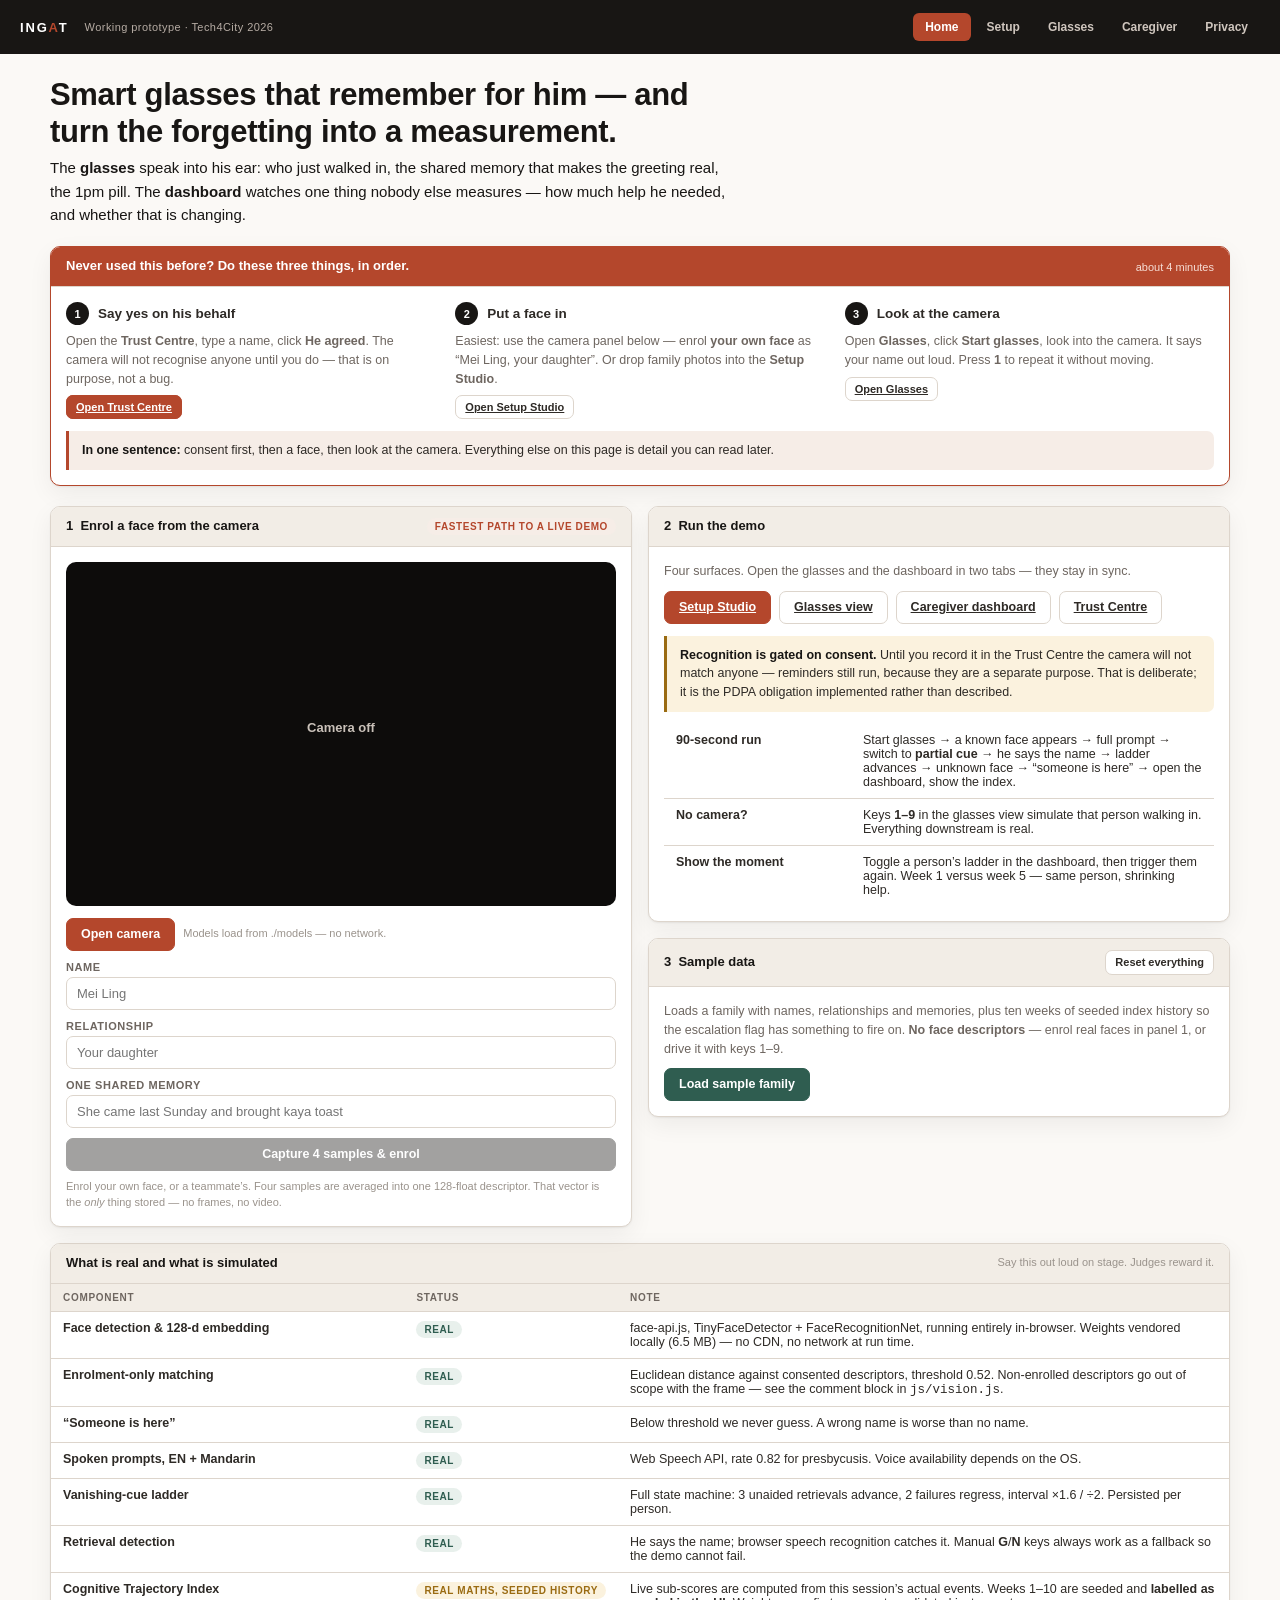
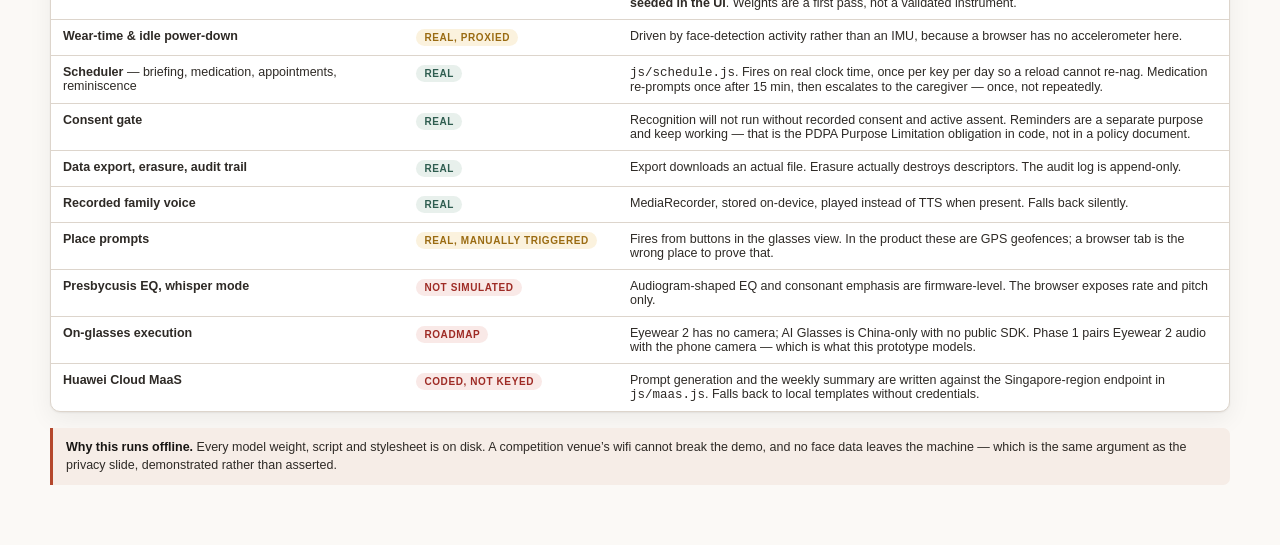
==== index.html @ 71d283a4 "INGAT: smart glasses memory prosthesis for early-stage dementia Working prototype. Runs entirely off" ====
<!DOCTYPE html>
<html lang="en">
<head>
<meta charset="utf-8">
<meta name="viewport" content="width=device-width,initial-scale=1">
<title>INGAT — prototype</title>
<link rel="icon" href="data:image/svg+xml,<svg xmlns='http://www.w3.org/2000/svg' viewBox='0 0 32 32'><rect width='32' height='32' rx='7' fill='%23181614'/><circle cx='11' cy='16' r='5.4' fill='none' stroke='%23b4472c' stroke-width='2.4'/><circle cx='23' cy='16' r='5.4' fill='none' stroke='%23b4472c' stroke-width='2.4'/><path d='M16.4 16h-.8' stroke='%23b4472c' stroke-width='2.4'/></svg>">
<link rel="stylesheet" href="css/app.css">
</head>
<body>

<div class="topbar">
  <div class="brand">ING<em>A</em>T</div>
  <div class="tag">Working prototype &middot; Tech4City 2026</div>
  <nav>
    <a href="index.html" class="on">Home</a>
    <a href="family.html">Setup</a>
    <a href="glasses.html">Glasses</a>
    <a href="care.html">Caregiver</a>
    <a href="privacy.html">Privacy</a>
  </nav>
</div>

<div class="wrap">

  <div style="max-width:680px;margin-bottom:20px">
    <h1 style="font-size:31px">Smart glasses that remember for him &mdash; and turn the forgetting into a measurement.</h1>
    <p class="lede">
      The <b>glasses</b> speak into his ear: who just walked in, the shared memory
      that makes the greeting real, the 1pm pill. The <b>dashboard</b> watches one
      thing nobody else measures &mdash; how much help he needed, and whether that
      is changing.
    </p>
  </div>

  <!-- ====================================================== START HERE -->
  <div class="card" style="margin-bottom:20px;border-color:var(--accent)">
    <div class="hd" style="background:var(--accent)">
      <h2 style="color:#fff">Never used this before? Do these three things, in order.</h2>
      <span class="right" style="color:#f6ded6;font-size:11px">about 4 minutes</span>
    </div>
    <div class="bd">
      <div class="grid g-3" style="gap:20px">

        <div>
          <div class="row" style="gap:9px;margin-bottom:7px">
            <span style="background:var(--ink);color:#fff;width:23px;height:23px;border-radius:50%;display:grid;place-content:center;font-size:11px;font-weight:700">1</span>
            <b style="font-size:13.5px">Say yes on his behalf</b>
          </div>
          <p class="sub" style="margin-bottom:9px">
            Open the <b>Trust Centre</b>, type a name, click <b>He agreed</b>.
            The camera will not recognise anyone until you do &mdash; that is on
            purpose, not a bug.
          </p>
          <a class="btn p sm" href="privacy.html">Open Trust Centre</a>
        </div>

        <div>
          <div class="row" style="gap:9px;margin-bottom:7px">
            <span style="background:var(--ink);color:#fff;width:23px;height:23px;border-radius:50%;display:grid;place-content:center;font-size:11px;font-weight:700">2</span>
            <b style="font-size:13.5px">Put a face in</b>
          </div>
          <p class="sub" style="margin-bottom:9px">
            Easiest: use the camera panel below &mdash; enrol <b>your own face</b>
            as &ldquo;Mei Ling, your daughter&rdquo;. Or drop family photos into the
            <b>Setup Studio</b>.
          </p>
          <a class="btn sm" href="family.html">Open Setup Studio</a>
        </div>

        <div>
          <div class="row" style="gap:9px;margin-bottom:7px">
            <span style="background:var(--ink);color:#fff;width:23px;height:23px;border-radius:50%;display:grid;place-content:center;font-size:11px;font-weight:700">3</span>
            <b style="font-size:13.5px">Look at the camera</b>
          </div>
          <p class="sub" style="margin-bottom:9px">
            Open <b>Glasses</b>, click <b>Start glasses</b>, look into the camera.
            It says your name out loud. Press <b>1</b> to repeat it without moving.
          </p>
          <a class="btn sm" href="glasses.html">Open Glasses</a>
        </div>
      </div>

      <div class="note" style="margin-top:16px">
        <b>In one sentence:</b> consent first, then a face, then look at the camera.
        Everything else on this page is detail you can read later.
      </div>
    </div>
  </div>

  <!-- ============================================================ setup -->
  <div class="grid g-2" style="margin-bottom:16px">

    <div class="card">
      <div class="hd"><h2>1 &nbsp;Enrol a face from the camera</h2>
        <span class="right pill a">fastest path to a live demo</span></div>
      <div class="bd">
        <div class="stage" style="aspect-ratio:16/10;margin-bottom:12px">
          <video id="v" playsinline muted></video>
          <div class="placeholder" id="vph">
            <div style="color:#c9c1b9;font-size:13px;font-weight:600">Camera off</div>
            <div class="mono" id="vprog" style="font-size:11px;color:#7d756e"></div>
          </div>
        </div>
        <div class="row" style="margin-bottom:10px">
          <button class="btn p" id="camOn">Open camera</button>
          <span class="tiny" id="camNote">Models load from ./models &mdash; no network.</span>
        </div>
        <label class="fld"><span>Name</span><input type="text" id="eName" placeholder="Mei Ling"></label>
        <label class="fld"><span>Relationship</span><input type="text" id="eRel" placeholder="Your daughter"></label>
        <label class="fld"><span>One shared memory</span>
          <input type="text" id="eMem" placeholder="She came last Sunday and brought kaya toast"></label>
        <button class="btn k wide" id="cap" disabled>Capture 4 samples &amp; enrol</button>
        <p class="tiny" style="margin:8px 0 0">
          Enrol your own face, or a teammate&rsquo;s. Four samples are averaged into one
          128-float descriptor. That vector is the <i>only</i> thing stored &mdash; no
          frames, no video.
        </p>
      </div>
    </div>

    <div>
      <div class="card" style="margin-bottom:16px">
        <div class="hd"><h2>2 &nbsp;Run the demo</h2></div>
        <div class="bd">
          <p class="sub">Four surfaces. Open the glasses and the dashboard in two tabs &mdash; they stay in sync.</p>
          <div class="row" style="margin-bottom:12px">
            <a class="btn p" href="family.html">Setup Studio</a>
            <a class="btn" href="glasses.html">Glasses view</a>
            <a class="btn" href="care.html">Caregiver dashboard</a>
            <a class="btn" href="privacy.html">Trust Centre</a>
          </div>
          <div class="note w" style="margin-bottom:12px">
            <b>Recognition is gated on consent.</b> Until you record it in the
            Trust Centre the camera will not match anyone &mdash; reminders still run,
            because they are a separate purpose. That is deliberate; it is the
            PDPA obligation implemented rather than described.
          </div>
          <table>
            <tr><td style="width:34%"><b>90-second run</b></td>
                <td>Start glasses &rarr; a known face appears &rarr; full prompt &rarr;
                    switch to <b>partial cue</b> &rarr; he says the name &rarr; ladder advances &rarr;
                    unknown face &rarr; “someone is here” &rarr; open the dashboard, show the index.</td></tr>
            <tr><td><b>No camera?</b></td>
                <td>Keys <b>1&ndash;9</b> in the glasses view simulate that person walking in.
                    Everything downstream is real.</td></tr>
            <tr><td><b>Show the moment</b></td>
                <td>Toggle a person&rsquo;s ladder in the dashboard, then trigger them again.
                    Week&nbsp;1 versus week&nbsp;5 &mdash; same person, shrinking help.</td></tr>
          </table>
        </div>
      </div>

      <div class="card">
        <div class="hd"><h2>3 &nbsp;Sample data</h2>
          <button class="btn sm right" id="reset">Reset everything</button></div>
        <div class="bd">
          <p class="sub">
            Loads a family with names, relationships and memories, plus ten weeks of
            seeded index history so the escalation flag has something to fire on.
            <b>No face descriptors</b> &mdash; enrol real faces in panel 1, or drive it
            with keys 1&ndash;9.
          </p>
          <div class="row">
            <button class="btn g" id="seed">Load sample family</button>
            <span class="tiny" id="seedNote"></span>
          </div>
        </div>
      </div>
    </div>
  </div>

  <!-- ======================================================= what's real -->
  <div class="card" style="margin-bottom:16px">
    <div class="hd"><h2>What is real and what is simulated</h2>
      <span class="right tiny">Say this out loud on stage. Judges reward it.</span></div>
    <div class="bd tight">
      <table>
        <tr><th style="width:30%">Component</th><th style="width:14%">Status</th><th>Note</th></tr>
        <tr><td><b>Face detection &amp; 128-d embedding</b></td><td><span class="pill g">Real</span></td>
            <td>face-api.js, TinyFaceDetector + FaceRecognitionNet, running entirely in-browser. Weights vendored locally (6.5 MB) &mdash; no CDN, no network at run time.</td></tr>
        <tr><td><b>Enrolment-only matching</b></td><td><span class="pill g">Real</span></td>
            <td>Euclidean distance against consented descriptors, threshold 0.52. Non-enrolled descriptors go out of scope with the frame &mdash; see the comment block in <span class="mono">js/vision.js</span>.</td></tr>
        <tr><td><b>&ldquo;Someone is here&rdquo;</b></td><td><span class="pill g">Real</span></td>
            <td>Below threshold we never guess. A wrong name is worse than no name.</td></tr>
        <tr><td><b>Spoken prompts, EN + Mandarin</b></td><td><span class="pill g">Real</span></td>
            <td>Web Speech API, rate 0.82 for presbycusis. Voice availability depends on the OS.</td></tr>
        <tr><td><b>Vanishing-cue ladder</b></td><td><span class="pill g">Real</span></td>
            <td>Full state machine: 3 unaided retrievals advance, 2 failures regress, interval &times;1.6 / &divide;2. Persisted per person.</td></tr>
        <tr><td><b>Retrieval detection</b></td><td><span class="pill g">Real</span></td>
            <td>He says the name; browser speech recognition catches it. Manual <b>G</b>/<b>N</b> keys always work as a fallback so the demo cannot fail.</td></tr>
        <tr><td><b>Cognitive Trajectory Index</b></td><td><span class="pill w">Real maths, seeded history</span></td>
            <td>Live sub-scores are computed from this session&rsquo;s actual events. Weeks 1&ndash;10 are seeded and <b>labelled as seeded in the UI</b>. Weights are a first pass, not a validated instrument.</td></tr>
        <tr><td><b>Wear-time &amp; idle power-down</b></td><td><span class="pill w">Real, proxied</span></td>
            <td>Driven by face-detection activity rather than an IMU, because a browser has no accelerometer here.</td></tr>
        <tr><td><b>Scheduler</b> &mdash; briefing, medication, appointments, reminiscence</td><td><span class="pill g">Real</span></td>
            <td><span class="mono">js/schedule.js</span>. Fires on real clock time, once per key per day so a reload cannot re-nag. Medication re-prompts once after 15 min, then escalates to the caregiver &mdash; once, not repeatedly.</td></tr>
        <tr><td><b>Consent gate</b></td><td><span class="pill g">Real</span></td>
            <td>Recognition will not run without recorded consent and active assent. Reminders are a separate purpose and keep working &mdash; that is the PDPA Purpose Limitation obligation in code, not in a policy document.</td></tr>
        <tr><td><b>Data export, erasure, audit trail</b></td><td><span class="pill g">Real</span></td>
            <td>Export downloads an actual file. Erasure actually destroys descriptors. The audit log is append-only.</td></tr>
        <tr><td><b>Recorded family voice</b></td><td><span class="pill g">Real</span></td>
            <td>MediaRecorder, stored on-device, played instead of TTS when present. Falls back silently.</td></tr>
        <tr><td><b>Place prompts</b></td><td><span class="pill w">Real, manually triggered</span></td>
            <td>Fires from buttons in the glasses view. In the product these are GPS geofences; a browser tab is the wrong place to prove that.</td></tr>
        <tr><td><b>Presbycusis EQ, whisper mode</b></td><td><span class="pill r">Not simulated</span></td>
            <td>Audiogram-shaped EQ and consonant emphasis are firmware-level. The browser exposes rate and pitch only.</td></tr>
        <tr><td><b>On-glasses execution</b></td><td><span class="pill r">Roadmap</span></td>
            <td>Eyewear 2 has no camera; AI Glasses is China-only with no public SDK. Phase 1 pairs Eyewear 2 audio with the phone camera &mdash; which is what this prototype models.</td></tr>
        <tr><td><b>Huawei Cloud MaaS</b></td><td><span class="pill r">Coded, not keyed</span></td>
            <td>Prompt generation and the weekly summary are written against the Singapore-region endpoint in <span class="mono">js/maas.js</span>. Falls back to local templates without credentials.</td></tr>
      </table>
    </div>
  </div>

  <div class="note">
    <b>Why this runs offline.</b> Every model weight, script and stylesheet is on
    disk. A competition venue&rsquo;s wifi cannot break the demo, and no face data
    leaves the machine &mdash; which is the same argument as the privacy slide,
    demonstrated rather than asserted.
  </div>

</div>

<script src="js/face-api.min.js"></script>
<script src="js/store.js"></script>
<script src="js/speech.js"></script>
<script src="js/vision.js"></script>
<script src="js/cues.js"></script>
<script src="js/cti.js"></script>
<script>
Store.load();
const $ = id => document.getElementById(id);

$('camOn').onclick = async () => {
  const b = $('camOn'); b.disabled = true;
  try {
    $('vprog').textContent = 'loading models…';
    await Vision.loadModels((n, i, t) => { $('vprog').textContent = `loading ${n} (${i + 1}/${t})…`; });
    $('vprog').textContent = 'opening camera…';
    await Vision.startCamera($('v'), null);
    $('vph').style.display = 'none';
    $('cap').disabled = false;
    $('camNote').textContent = 'Camera live. Models loaded from disk.';
  } catch (e) {
    $('vprog').textContent = 'Failed: ' + e.message;
    $('camNote').textContent = 'Serve over http://localhost (see README) — browsers block the camera on file://';
    b.disabled = false;
  }
};

$('cap').onclick = async () => {
  const name = $('eName').value.trim();
  if (!name) { alert('Give them a name first.'); return; }
  const b = $('cap'); b.disabled = true;
  const res = await Vision.enrol(4, (n, t) => { b.textContent = `Capturing ${n}/${t}…`; });
  if (!res) { b.textContent = 'No face detected — try again'; b.disabled = false; return; }
  Store.addPerson({
    name,
    relation: $('eRel').value.trim(),
    memory: $('eMem').value.trim(),
    photo: res.photo,
    descriptor: res.descriptor,
  });
  b.textContent = `Enrolled ${name} (${res.samples} samples)`;
  $('eName').value = $('eRel').value = $('eMem').value = '';
  setTimeout(() => { b.textContent = 'Capture 4 samples & enrol'; b.disabled = false; }, 1800);
};

$('seed').onclick = () => {
  const fam = [
    ['Mei Ling', 'Your daughter', 'She came last Sunday and brought kaya toast'],
    ['Wei Jie',  'Your son',      'He fixed your fan last month and stayed for dinner'],
    ['Siew Kim', 'Your wife',     'You met her at the textile factory in Chinatown'],
    ['Dr Rahim', 'Your doctor at the polyclinic', 'He checks your blood pressure every third Tuesday'],
    ['Fatimah',  'Your helper',   'She cooks your porridge in the morning'],
  ];
  fam.forEach(([name, relation, memory]) => {
    if (!Store.s.people.some(p => p.name === name)) {
      Store.addPerson({ name, relation, memory, photo: null, descriptor: null });
    }
  });
  $('seedNote').textContent = `${Store.s.people.length} people in the library. Use keys 1–9 in the glasses view.`;
};

$('reset').onclick = () => {
  if (confirm('Clear all people, events and history, and reload the seeded weeks?')) {
    Store.reset();
    $('seedNote').textContent = 'Reset.';
  }
};

$('seedNote').textContent = Store.s.people.length
  ? `${Store.s.people.length} people already in the library.` : '';
</script>
</body>
</html>
---- css/app.css ----
/* INGAT prototype — shared design system
   Warm neutrals, single terracotta accent. Matches the report. */

:root {
  --ink: #181614;
  --body: #2e2a26;
  --muted: #6e6660;
  --faint: #9a938c;
  --accent: #b4472c;
  --accent-lt: #f6ede7;
  --green: #2f5d50;
  --green-lt: #e8f0ec;
  --amber: #9a6b12;
  --amber-lt: #fbf2de;
  --red: #9e2b25;
  --red-lt: #f9e9e7;
  --paper: #fbf9f6;
  --band: #f2ede6;
  --rule: #ddd5cc;
  --white: #fff;
  --radius: 10px;
  --shadow: 0 1px 2px rgba(24,22,20,.06), 0 8px 24px rgba(24,22,20,.06);
  --mono: ui-monospace, "SF Mono", "Cascadia Mono", Consolas, monospace;
  --sans: -apple-system, BlinkMacSystemFont, "Segoe UI", Inter, Roboto, sans-serif;
  /* System serif only — no webfont, because the whole app must run offline. */
  --serif: "Iowan Old Style", "Palatino Linotype", Palatino, Georgia, "Times New Roman", serif;
}

/* ============================================================================
   THE ONE TYPOGRAPHIC RULE
   This product has no screen for its actual user — everything he receives is
   spoken. So the interface distinguishes two kinds of content by typeface:

     SERIF  = words a human will hear. Something said to a person.
     MONO   = measurements the machine took. Something counted.

   Sans is structure and chrome. Once you have seen it twice you can tell at a
   glance whether a line of text is care or telemetry, which is the single most
   useful thing this UI can teach a caregiver who is tired and in a hurry.
   ==========================================================================*/
.voice {
  font-family: var(--serif);
  font-size: 17px;
  line-height: 1.45;
  color: var(--ink);
  font-style: italic;
  position: relative;
  padding-left: 15px;
  border-left: 2px solid var(--accent);
}
.voice.lg { font-size: 22px; line-height: 1.36; }
.voice.sm { font-size: 14.5px; padding-left: 11px; }
.voice em { font-style: normal; }
.voice .say-mark {
  font-family: var(--sans);
  font-style: normal;
  font-size: 9px;
  font-weight: 700;
  letter-spacing: .12em;
  text-transform: uppercase;
  color: var(--accent);
  display: block;
  margin-bottom: 4px;
}
.telemetry { font-family: var(--mono); font-size: 11.5px; color: var(--muted); }
.telemetry b { color: var(--ink); font-weight: 600; }

* { box-sizing: border-box; }

html, body {
  margin: 0;
  padding: 0;
  font-family: var(--sans);
  color: var(--body);
  background: var(--paper);
  -webkit-font-smoothing: antialiased;
}

a { color: var(--accent); }

/* ---------------------------------------------------------------- chrome */
.topbar {
  display: flex;
  align-items: center;
  gap: 16px;
  padding: 0 20px;
  height: 54px;
  background: var(--ink);
  color: #fff;
  position: sticky;
  top: 0;
  z-index: 40;
}
.topbar .brand {
  font-weight: 700;
  letter-spacing: .14em;
  font-size: 13px;
}
.topbar .brand em {
  font-style: normal;
  color: var(--accent);
}
.topbar .tag {
  font-size: 11px;
  color: #b6aca4;
  letter-spacing: .04em;
}
.topbar nav { margin-left: auto; display: flex; gap: 4px; }
.topbar nav a {
  color: #cfc6be;
  text-decoration: none;
  font-size: 12px;
  font-weight: 600;
  padding: 7px 12px;
  border-radius: 6px;
}
.topbar nav a:hover { background: rgba(255,255,255,.09); color: #fff; }
.topbar nav a.on { background: var(--accent); color: #fff; }

.wrap { max-width: 1220px; margin: 0 auto; padding: 22px 20px 60px; }
.wrap.narrow { max-width: 780px; }

/* ---------------------------------------------------------------- type */
h1 { font-size: 26px; line-height: 1.2; margin: 0 0 6px; color: var(--ink); letter-spacing: -.01em; }
h2 { font-size: 15px; line-height: 1.3; margin: 0 0 10px; color: var(--ink); }
h3 { font-size: 12px; text-transform: uppercase; letter-spacing: .1em; color: var(--accent); margin: 0 0 8px; }
p  { margin: 0 0 10px; font-size: 13.5px; line-height: 1.55; }
.lede { font-size: 15px; line-height: 1.55; color: var(--ink); }
.sub  { font-size: 12.5px; color: var(--muted); line-height: 1.5; }
.tiny { font-size: 11px; color: var(--faint); line-height: 1.45; }
.mono { font-family: var(--mono); }

/* ---------------------------------------------------------------- layout */
.grid { display: grid; gap: 16px; }
.g-2  { grid-template-columns: 1fr 1fr; }
.g-3  { grid-template-columns: repeat(3, 1fr); }
.g-glasses { grid-template-columns: minmax(0,1.35fr) minmax(0,1fr); }
.g-care { grid-template-columns: minmax(0,1fr) 330px; }
@media (max-width: 980px) {
  .g-2, .g-3, .g-glasses, .g-care { grid-template-columns: 1fr; }
}

.card {
  background: var(--white);
  border: 1px solid var(--rule);
  border-radius: var(--radius);
  box-shadow: var(--shadow);
  overflow: hidden;
}
.card > .hd {
  display: flex;
  align-items: center;
  gap: 10px;
  padding: 11px 15px;
  border-bottom: 1px solid var(--rule);
  background: var(--band);
}
.card > .hd h2 { margin: 0; font-size: 13px; }
.card > .hd .right { margin-left: auto; }
.card > .bd { padding: 15px; }
.card > .bd.tight { padding: 0; }

/* ---------------------------------------------------------------- bits */
.pill {
  display: inline-block;
  font-size: 10px;
  font-weight: 700;
  letter-spacing: .06em;
  text-transform: uppercase;
  padding: 3px 8px;
  border-radius: 20px;
  background: var(--band);
  color: var(--muted);
  white-space: nowrap;
}
.pill.a { background: var(--accent-lt); color: var(--accent); }
.pill.g { background: var(--green-lt); color: var(--green); }
.pill.w { background: var(--amber-lt); color: var(--amber); }
.pill.r { background: var(--red-lt);   color: var(--red); }
.pill.k { background: var(--ink); color: #fff; }

.btn {
  font: inherit;
  font-size: 12.5px;
  font-weight: 600;
  padding: 8px 14px;
  border-radius: 7px;
  border: 1px solid var(--rule);
  background: var(--white);
  color: var(--body);
  cursor: pointer;
  line-height: 1.2;
}
.btn:hover  { border-color: var(--muted); }
.btn:active { transform: translateY(1px); }
.btn.p { background: var(--accent); border-color: var(--accent); color: #fff; }
.btn.p:hover { background: #9d3d25; }
.btn.k { background: var(--ink); border-color: var(--ink); color: #fff; }
.btn.g { background: var(--green); border-color: var(--green); color: #fff; }
.btn.sm { font-size: 11px; padding: 5px 9px; }
.btn:disabled { opacity: .4; cursor: not-allowed; }
.btn.wide { width: 100%; }

.row { display: flex; align-items: center; gap: 8px; flex-wrap: wrap; }
.spacer { flex: 1; }

label.fld { display: block; margin-bottom: 10px; }
label.fld span {
  display: block;
  font-size: 11px;
  font-weight: 700;
  letter-spacing: .05em;
  text-transform: uppercase;
  color: var(--muted);
  margin-bottom: 4px;
}
input[type=text], input[type=time], select, textarea {
  font: inherit;
  font-size: 13px;
  width: 100%;
  padding: 8px 10px;
  border: 1px solid var(--rule);
  border-radius: 7px;
  background: var(--white);
  color: var(--body);
}
textarea { resize: vertical; min-height: 54px; }
input:focus, select:focus, textarea:focus {
  outline: 2px solid var(--accent-lt);
  border-color: var(--accent);
}

table { width: 100%; border-collapse: collapse; font-size: 12.5px; }
th {
  text-align: left;
  font-size: 10px;
  text-transform: uppercase;
  letter-spacing: .07em;
  color: var(--muted);
  padding: 8px 12px;
  border-bottom: 1px solid var(--rule);
  background: var(--band);
  font-weight: 700;
}
td { padding: 9px 12px; border-bottom: 1px solid var(--rule); vertical-align: top; }
tr:last-child td { border-bottom: 0; }

.note {
  border-left: 3px solid var(--accent);
  background: var(--accent-lt);
  padding: 10px 13px;
  border-radius: 0 7px 7px 0;
  font-size: 12.5px;
  line-height: 1.5;
}
.note.g { border-color: var(--green); background: var(--green-lt); }
.note.w { border-color: var(--amber); background: var(--amber-lt); }
.note.r { border-color: var(--red);   background: var(--red-lt); }
.note b { color: var(--ink); }

/* ---------------------------------------------------------------- glasses view */
.stage {
  position: relative;
  background: #0d0c0b;
  border-radius: var(--radius);
  overflow: hidden;
  aspect-ratio: 4 / 3;
}
.stage video, .stage canvas.overlay {
  position: absolute;
  inset: 0;
  width: 100%;
  height: 100%;
  object-fit: cover;
}
.stage canvas.overlay { pointer-events: none; }
.stage .placeholder {
  position: absolute;
  inset: 0;
  display: grid;
  place-content: center;
  text-align: center;
  color: #8a827b;
  font-size: 13px;
  gap: 12px;
  padding: 30px;
}
.stage .privacy {
  position: absolute;
  top: 10px;
  left: 10px;
  display: flex;
  align-items: center;
  gap: 7px;
  background: rgba(13,12,11,.72);
  color: #f0ebe5;
  font-size: 10.5px;
  font-weight: 700;
  letter-spacing: .07em;
  padding: 5px 10px;
  border-radius: 20px;
  backdrop-filter: blur(4px);
}
.led {
  width: 7px; height: 7px; border-radius: 50%;
  background: #4a4a4a; transition: background .2s;
}
.led.on { background: #ff4b3e; box-shadow: 0 0 8px #ff4b3e; }

/* the audio channel — what he actually hears */
.earpiece {
  background: var(--ink);
  color: #f3efe9;
  border-radius: var(--radius);
  padding: 18px 20px;
  min-height: 118px;
  display: flex;
  flex-direction: column;
  gap: 9px;
  justify-content: center;
}
.earpiece .lbl {
  font-size: 10px;
  font-weight: 700;
  letter-spacing: .12em;
  text-transform: uppercase;
  color: #8f867e;
  display: flex;
  align-items: center;
  gap: 8px;
}
.earpiece .said {
  font-size: 21px;
  line-height: 1.32;
  font-weight: 600;
  letter-spacing: -.01em;
}
.earpiece .said.idle { color: #6b635c; font-weight: 400; font-size: 16px; }
.earpiece .meta { font-size: 11px; color: #8f867e; font-family: var(--mono); }

.wave { display: inline-flex; gap: 2.5px; align-items: flex-end; height: 12px; }
.wave i {
  width: 2.5px; background: var(--accent); border-radius: 2px;
  height: 20%; animation: w 900ms ease-in-out infinite;
}
.wave i:nth-child(2){ animation-delay:120ms } .wave i:nth-child(3){ animation-delay:240ms }
.wave i:nth-child(4){ animation-delay:360ms } .wave i:nth-child(5){ animation-delay:480ms }
@keyframes w { 0%,100%{height:20%} 50%{height:100%} }
.wave.off i { animation: none; height: 20%; background: #4a4440; }

/* retrieval window */
.window-bar {
  height: 5px; background: var(--band); border-radius: 3px; overflow: hidden;
}
.window-bar i {
  display: block; height: 100%; background: var(--accent);
  width: 100%; transform-origin: left;
}

/* person chips */
.plist { display: flex; flex-direction: column; gap: 0; }
.prow {
  display: flex; align-items: center; gap: 11px;
  padding: 10px 15px; border-bottom: 1px solid var(--rule);
}
.prow:last-child { border-bottom: 0; }
.prow.hit { background: var(--accent-lt); }
.avatar {
  width: 38px; height: 38px; border-radius: 50%;
  object-fit: cover; background: var(--band); flex: 0 0 auto;
  border: 1px solid var(--rule);
}
.avatar.ph { display: grid; place-content: center; font-size: 13px; font-weight: 700; color: var(--muted); }
.prow .who { min-width: 0; flex: 1; }
.prow .who b { font-size: 13px; color: var(--ink); display: block; }
.prow .who span { font-size: 11px; color: var(--muted); }

/* stage ladder */
.ladder { display: flex; gap: 3px; align-items: center; }
.ladder i {
  width: 16px; height: 5px; border-radius: 3px; background: var(--rule);
}
.ladder i.on { background: var(--green); }

/* log */
.log { max-height: 300px; overflow-y: auto; font-family: var(--mono); font-size: 11px; }
.log .e {
  display: flex; gap: 9px; padding: 5px 15px;
  border-bottom: 1px solid #f0ebe4; align-items: baseline;
}
.log .e:last-child { border-bottom: 0; }
.log .t { color: var(--faint); flex: 0 0 52px; }
.log .m { flex: 1; color: var(--body); }
.log .e.ok  .m { color: var(--green); }
.log .e.bad .m { color: var(--red); }
.log .e.hi  .m { color: var(--accent); font-weight: 600; }

/* ---------------------------------------------------------------- stats */
.kpis { display: grid; grid-template-columns: repeat(4, 1fr); gap: 1px; background: var(--rule); }
.kpi { background: var(--white); padding: 13px 14px; }
.kpi b { display: block; font-size: 23px; line-height: 1.05; color: var(--ink); letter-spacing: -.02em; }
.kpi b.a { color: var(--accent); }
.kpi span { display: block; font-size: 10px; text-transform: uppercase; letter-spacing: .07em; color: var(--muted); margin-top: 5px; }
@media (max-width: 720px) { .kpis { grid-template-columns: repeat(2,1fr); } }

/* bars */
.bar { height: 7px; background: var(--band); border-radius: 4px; overflow: hidden; }
.bar i { display: block; height: 100%; background: var(--accent); }
.bar i.g { background: var(--green); }
.bar i.w { background: var(--amber); }
.bar i.r { background: var(--red); }

/* toggle */
.tog { display: inline-flex; align-items: center; gap: 7px; font-size: 12px; cursor: pointer; user-select: none; }
.tog input { display: none; }
.tog .sw {
  width: 34px; height: 19px; border-radius: 12px; background: var(--rule);
  position: relative; transition: background .18s; flex: 0 0 auto;
}
.tog .sw::after {
  content: ''; position: absolute; top: 2px; left: 2px;
  width: 15px; height: 15px; border-radius: 50%; background: #fff;
  transition: transform .18s; box-shadow: 0 1px 2px rgba(0,0,0,.2);
}
.tog input:checked + .sw { background: var(--green); }
.tog input:checked + .sw::after { transform: translateX(15px); }

/* ---------------------------------------------------------------- wizard */
.steps {
  display: flex;
  gap: 0;
  border: 1px solid var(--rule);
  border-radius: var(--radius);
  overflow: hidden;
  background: var(--white);
  margin-bottom: 20px;
}
.steps button {
  flex: 1;
  font: inherit;
  text-align: left;
  padding: 12px 14px;
  background: var(--white);
  border: 0;
  border-right: 1px solid var(--rule);
  cursor: pointer;
  position: relative;
  min-width: 0;
}
.steps button:last-child { border-right: 0; }
.steps button:hover { background: var(--paper); }
.steps button .n {
  font-family: var(--mono);
  font-size: 10px;
  color: var(--faint);
  display: block;
}
.steps button .t {
  font-size: 12.5px;
  font-weight: 600;
  color: var(--muted);
  display: block;
  margin-top: 2px;
  white-space: nowrap;
  overflow: hidden;
  text-overflow: ellipsis;
}
.steps button .c { font-size: 10px; color: var(--faint); font-family: var(--mono); }
.steps button.on { background: var(--accent-lt); }
.steps button.on::after {
  content: ''; position: absolute; left: 0; right: 0; bottom: 0; height: 3px; background: var(--accent);
}
.steps button.on .t { color: var(--ink); }
.steps button.on .n { color: var(--accent); }
.steps button.done .t::after { content: ' ✓'; color: var(--green); }
@media (max-width: 860px) { .steps { flex-wrap: wrap; } .steps button { flex: 1 0 42%; } }

.pane { display: none; }
.pane.on { display: block; }

/* ---------------------------------------------------------------- dropzone */
.drop {
  border: 2px dashed var(--rule);
  border-radius: var(--radius);
  padding: 26px 18px;
  text-align: center;
  background: var(--paper);
  transition: border-color .15s, background .15s;
  cursor: pointer;
}
.drop:hover, .drop.over { border-color: var(--accent); background: var(--accent-lt); }
.drop b { display: block; font-size: 13.5px; color: var(--ink); margin-bottom: 3px; }

.thumbs { display: grid; grid-template-columns: repeat(auto-fill, minmax(104px, 1fr)); gap: 10px; }
.thumb { position: relative; border-radius: 8px; overflow: hidden; border: 1px solid var(--rule); background: var(--white); }
.thumb img { width: 100%; aspect-ratio: 1; object-fit: cover; display: block; }
.thumb .meta { padding: 6px 7px; }
.thumb .meta b { font-size: 11.5px; display: block; color: var(--ink); }
.thumb .meta span { font-size: 10px; color: var(--muted); }
.thumb .x {
  position: absolute; top: 4px; right: 4px; width: 20px; height: 20px; border-radius: 50%;
  background: rgba(24,22,20,.72); color: #fff; border: 0; cursor: pointer;
  font-size: 12px; line-height: 1; display: grid; place-content: center;
}
.thumb.bad { border-color: var(--red); }
.thumb .flag {
  position: absolute; bottom: 34px; left: 0; right: 0;
  background: var(--red); color: #fff; font-size: 9.5px; font-weight: 700;
  text-align: center; padding: 2px; letter-spacing: .04em;
}

/* ---------------------------------------------------------------- calendar */
.cal { display: grid; grid-template-columns: repeat(7, 1fr); gap: 1px; background: var(--rule); border: 1px solid var(--rule); border-radius: 8px; overflow: hidden; }
.cal .dow {
  background: var(--band); padding: 6px 4px; text-align: center;
  font-size: 9.5px; font-weight: 700; letter-spacing: .08em; text-transform: uppercase; color: var(--muted);
}
.cal .day { background: var(--white); min-height: 76px; padding: 5px 6px; position: relative; }
.cal .day.out { background: var(--paper); }
.cal .day.today { background: var(--accent-lt); }
.cal .day .d { font-family: var(--mono); font-size: 10.5px; color: var(--faint); }
.cal .day.today .d { color: var(--accent); font-weight: 700; }
.cal .ev {
  display: block; width: 100%; text-align: left; border: 0; cursor: pointer;
  font-size: 10px; line-height: 1.25; padding: 3px 5px; margin-top: 3px;
  border-radius: 4px; background: var(--green-lt); color: var(--green);
  border-left: 2px solid var(--green);
  white-space: nowrap; overflow: hidden; text-overflow: ellipsis;
}
.cal .ev.med { background: var(--amber-lt); color: var(--amber); border-left-color: var(--amber); }
.cal .ev.appt { background: var(--accent-lt); color: var(--accent); border-left-color: var(--accent); }

/* ---------------------------------------------------------------- consent */
.consent-step {
  display: flex; gap: 13px; padding: 14px 0; border-bottom: 1px solid var(--rule);
}
.consent-step:last-child { border-bottom: 0; }
.consent-step .num {
  flex: 0 0 26px; height: 26px; border-radius: 50%; background: var(--band);
  color: var(--muted); font-family: var(--mono); font-size: 11px; font-weight: 700;
  display: grid; place-content: center;
}
.consent-step.done .num { background: var(--green); color: #fff; }
.consent-step .bd2 { flex: 1; min-width: 0; }
.consent-step h4 { margin: 0 0 3px; font-size: 13px; color: var(--ink); }

.legal {
  font-size: 11.5px; line-height: 1.5; color: var(--muted);
  border-left: 2px solid var(--rule); padding-left: 11px;
}
.legal b { color: var(--body); }

.obligation { display: flex; gap: 11px; padding: 11px 0; border-bottom: 1px solid var(--rule); align-items: flex-start; }
.obligation:last-child { border-bottom: 0; }
.obligation .st { flex: 0 0 76px; }
.obligation .tx { flex: 1; min-width: 0; }
.obligation .tx b { display: block; font-size: 12.5px; color: var(--ink); margin-bottom: 2px; }
.obligation .tx span { font-size: 11.5px; color: var(--muted); line-height: 1.45; }

/* ---------------------------------------------------------------- misc */
.hr { height: 1px; background: var(--rule); border: 0; margin: 18px 0; }
.stack > * + * { margin-top: 10px; }
.chipbar { display: flex; flex-wrap: wrap; gap: 6px; }
.chip {
  font-size: 11.5px; padding: 5px 10px; border-radius: 20px;
  border: 1px solid var(--rule); background: var(--white); cursor: pointer;
}
.chip:hover { border-color: var(--accent); }
.chip.on { background: var(--ink); color: #fff; border-color: var(--ink); }
.empty { padding: 24px 18px; text-align: center; color: var(--faint); font-size: 12.5px; }

/* print */
@media print {
  .topbar, .noprint { display: none !important; }
  body { background: #fff; }
  .card { box-shadow: none; break-inside: avoid; }
  .wrap { max-width: none; padding: 0; }
}
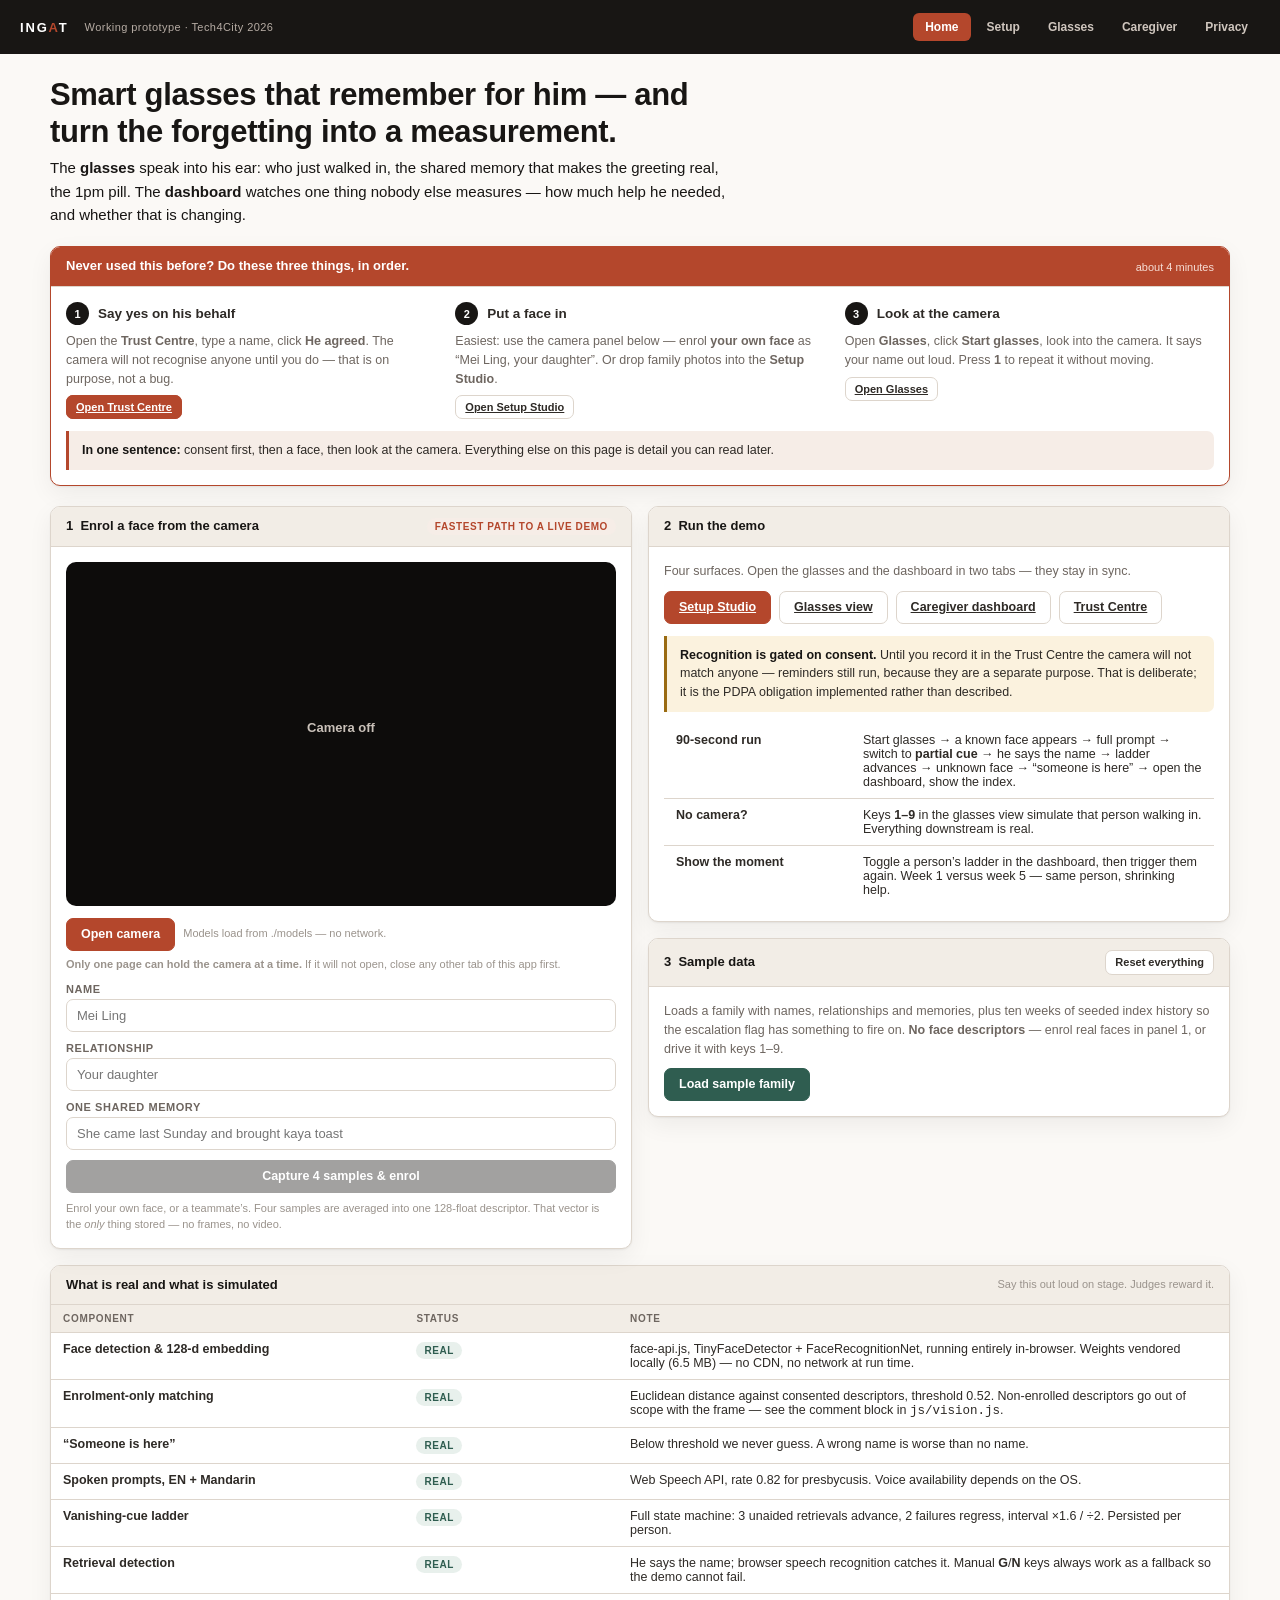
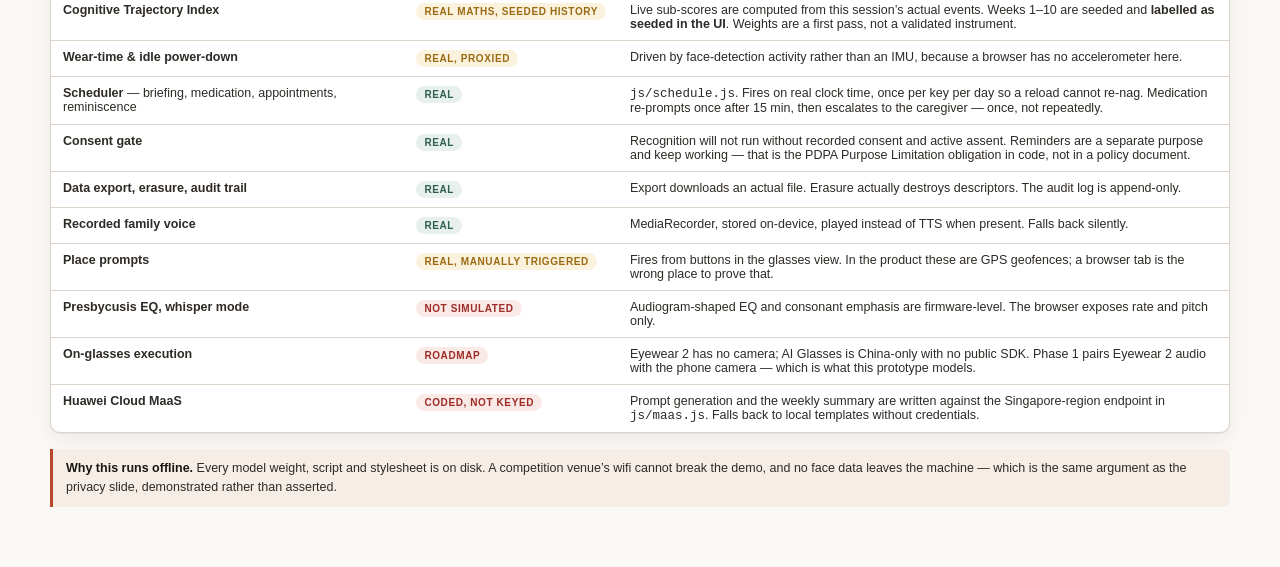
==== commit cb121dbc: "Camera: front for enrolment, rear for the glasses, and useful errors Two bugs, both of which made th" ====
--- a/index.html
+++ b/index.html
@@ -104,8 +104,13 @@
         </div>
         <div class="row" style="margin-bottom:10px">
           <button class="btn p" id="camOn">Open camera</button>
+          <button class="btn" id="flip" style="display:none">Flip camera</button>
           <span class="tiny" id="camNote">Models load from ./models &mdash; no network.</span>
         </div>
+        <p class="tiny" style="margin:-4px 0 10px">
+          <b>Only one page can hold the camera at a time.</b> If it will not open,
+          close any other tab of this app first.
+        </p>
         <label class="fld"><span>Name</span><input type="text" id="eName" placeholder="Mei Ling"></label>
         <label class="fld"><span>Relationship</span><input type="text" id="eRel" placeholder="Your daughter"></label>
         <label class="fld"><span>One shared memory</span>
@@ -238,14 +243,25 @@
     $('vprog').textContent = 'loading models…';
     await Vision.loadModels((n, i, t) => { $('vprog').textContent = `loading ${n} (${i + 1}/${t})…`; });
     $('vprog').textContent = 'opening camera…';
-    await Vision.startCamera($('v'), null);
+    // Front camera: you are photographing your own face, so you need to see it.
+    await Vision.startCamera($('v'), null, { facing: 'user' });
     $('vph').style.display = 'none';
     $('cap').disabled = false;
-    $('camNote').textContent = 'Camera live. Models loaded from disk.';
+    $('flip').style.display = '';
+    $('camNote').textContent = 'Camera live — front-facing, so you can see yourself.';
   } catch (e) {
-    $('vprog').textContent = 'Failed: ' + e.message;
-    $('camNote').textContent = 'Serve over http://localhost (see README) — browsers block the camera on file://';
+    $('vprog').textContent = '';
+    $('camNote').innerHTML = `<span style="color:var(--red)">${e.message}</span>`;
     b.disabled = false;
+  }
+};
+
+$('flip').onclick = async () => {
+  try {
+    await Vision.flipCamera();
+    $('camNote').textContent = 'Switched to the ' + (Vision.facing === 'user' ? 'front' : 'rear') + ' camera.';
+  } catch (e) {
+    $('camNote').innerHTML = `<span style="color:var(--red)">${e.message}</span>`;
   }
 };
 
--- a/css/app.css
+++ b/css/app.css
@@ -569,6 +569,54 @@
 .chip.on { background: var(--ink); color: #fff; border-color: var(--ink); }
 .empty { padding: 24px 18px; text-align: center; color: var(--faint); font-size: 12.5px; }
 
+/* ============================================================================
+   WEARER MODE
+   The product has no screen. So when the phone is standing in for the glasses,
+   the phone must not have one either — a glowing camera feed on stage
+   contradicts the whole design thesis. This blacks the display out while the
+   camera and the audio keep running underneath.
+   ==========================================================================*/
+.wearer {
+  position: fixed;
+  inset: 0;
+  z-index: 9999;
+  background: #000;
+  display: none;
+  flex-direction: column;
+  align-items: center;
+  justify-content: center;
+  gap: 26px;
+  cursor: pointer;
+  -webkit-tap-highlight-color: transparent;
+  user-select: none;
+}
+.wearer.on { display: flex; }
+.wearer .dot {
+  width: 9px; height: 9px; border-radius: 50%;
+  background: #2a2a2a; transition: background .25s, box-shadow .25s;
+}
+.wearer .dot.live { background: #ff4b3e; box-shadow: 0 0 14px #ff4b3e; }
+.wearer .heard {
+  font-family: var(--serif);
+  font-style: italic;
+  font-size: 20px;
+  line-height: 1.4;
+  color: #6a625c;
+  text-align: center;
+  max-width: 78%;
+  opacity: 0;
+  transition: opacity .35s;
+}
+.wearer .heard.show { opacity: 1; }
+.wearer .hint {
+  position: absolute;
+  bottom: 26px;
+  font-size: 10.5px;
+  letter-spacing: .12em;
+  text-transform: uppercase;
+  color: #3a3530;
+}
+
 /* print */
 @media print {
   .topbar, .noprint { display: none !important; }
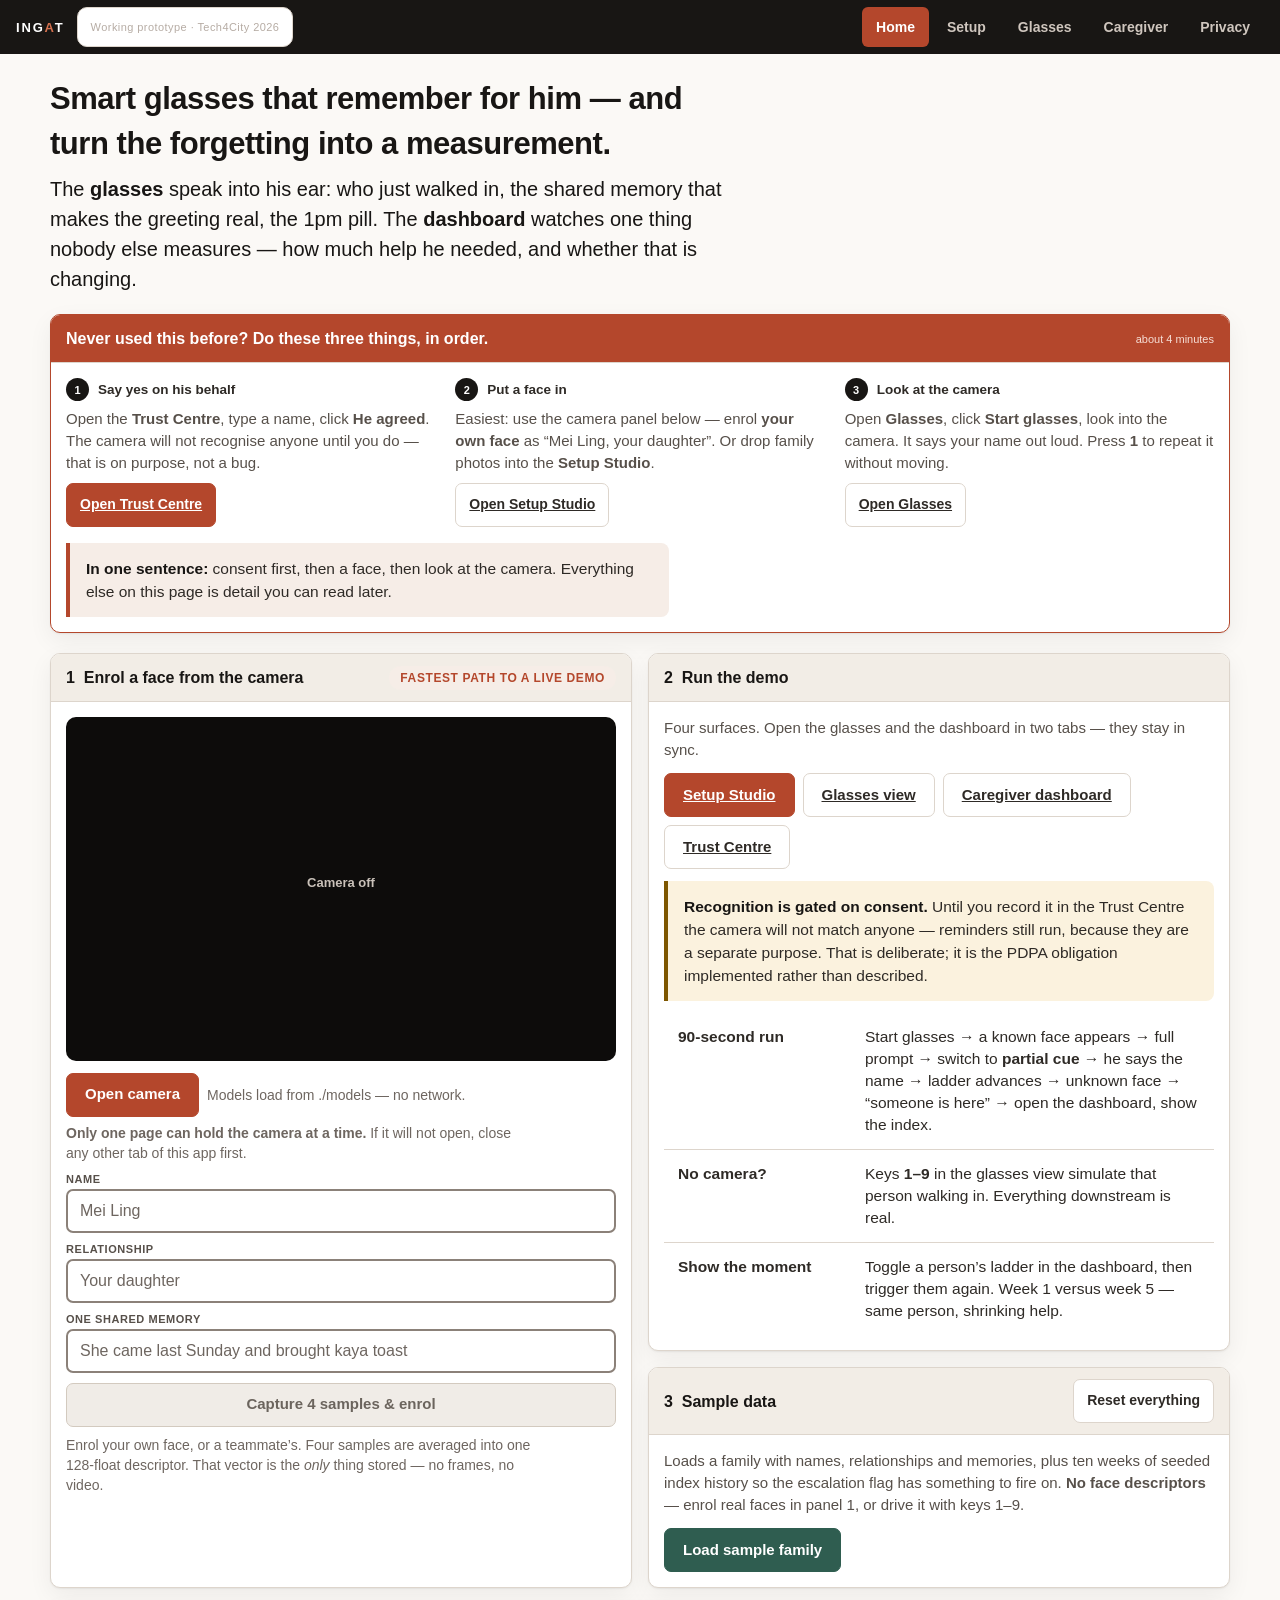
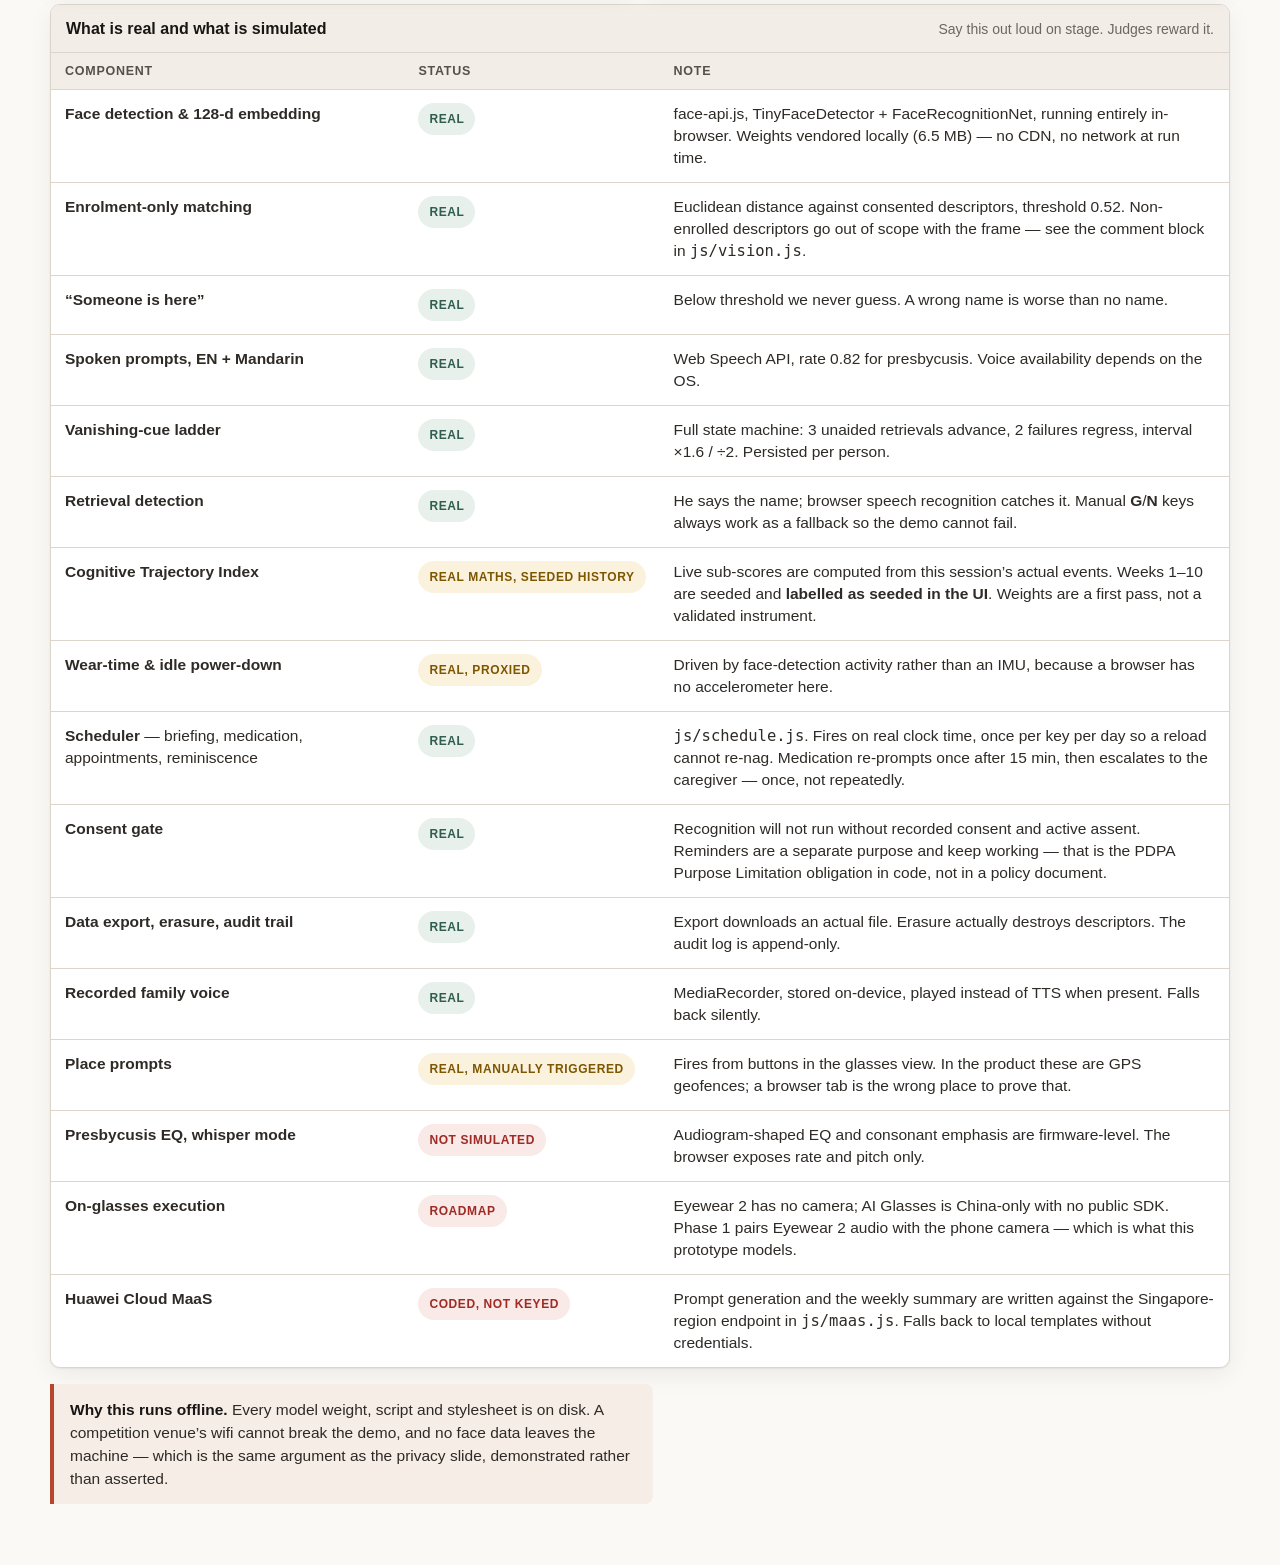
==== commit 0fa41359: "Accessibility: fix the blockers two independent design reviews found Two agents audited this: one re" ====
--- a/index.html
+++ b/index.html
@@ -1,5 +1,5 @@
 <!DOCTYPE html>
-<html lang="en">
+<html lang="en-SG">
 <head>
 <meta charset="utf-8">
 <meta name="viewport" content="width=device-width,initial-scale=1">
@@ -9,19 +9,20 @@
 </head>
 <body>
 
-<div class="topbar">
+<a href="#main" class="skip">Skip to content</a>
+<header class="topbar">
   <div class="brand">ING<em>A</em>T</div>
   <div class="tag">Working prototype &middot; Tech4City 2026</div>
-  <nav>
+  <nav aria-label="Main">
     <a href="index.html" class="on">Home</a>
     <a href="family.html">Setup</a>
     <a href="glasses.html">Glasses</a>
     <a href="care.html">Caregiver</a>
     <a href="privacy.html">Privacy</a>
   </nav>
-</div>
-
-<div class="wrap">
+</header>
+
+<main class="wrap" id="main">
 
   <div style="max-width:680px;margin-bottom:20px">
     <h1 style="font-size:31px">Smart glasses that remember for him &mdash; and turn the forgetting into a measurement.</h1>
@@ -225,7 +226,7 @@
     demonstrated rather than asserted.
   </div>
 
-</div>
+</main>
 
 <script src="js/face-api.min.js"></script>
 <script src="js/store.js"></script>
@@ -309,5 +310,6 @@
 $('seedNote').textContent = Store.s.people.length
   ? `${Store.s.people.length} people already in the library.` : '';
 </script>
+<div id="live" class="visually-hidden" role="status" aria-live="polite" aria-atomic="true"></div>
 </body>
 </html>
--- a/css/app.css
+++ b/css/app.css
@@ -2,15 +2,20 @@
    Warm neutrals, single terracotta accent. Matches the report. */
 
 :root {
-  --ink: #181614;
-  --body: #2e2a26;
-  --muted: #6e6660;
-  --faint: #9a938c;
+  /* Contrast targets AAA (7:1) for body, not AA. An 80-year-old has roughly
+     80% less contrast sensitivity than a 20-year-old, and WCAG's own rationale
+     for 7:1 is that it compensates for vision around 20/80.
+     --faint was #9a938c, about 2.9:1 on white — it was decorative, not text.
+     Ref: w3.org/WAI/older-users/literature/ */
+  --ink: #181614;      /* ~15:1 on white */
+  --body: #2e2a26;     /* ~12:1 */
+  --muted: #57504a;    /* ~7.6:1  (was #6e6660, ~5.5:1) */
+  --faint: #6e6660;    /* ~5.5:1  — now the floor, never smaller than 14px */
   --accent: #b4472c;
   --accent-lt: #f6ede7;
   --green: #2f5d50;
   --green-lt: #e8f0ec;
-  --amber: #9a6b12;
+  --amber: #7d5600;   /* was #9a6b12 - 4.2:1 on --amber-lt, now 5.9:1 */
   --amber-lt: #fbf2de;
   --red: #9e2b25;
   --red-lt: #f9e9e7;
@@ -20,10 +25,61 @@
   --white: #fff;
   --radius: 10px;
   --shadow: 0 1px 2px rgba(24,22,20,.06), 0 8px 24px rgba(24,22,20,.06);
-  --mono: ui-monospace, "SF Mono", "Cascadia Mono", Consolas, monospace;
-  --sans: -apple-system, BlinkMacSystemFont, "Segoe UI", Inter, Roboto, sans-serif;
-  /* System serif only — no webfont, because the whole app must run offline. */
-  --serif: "Iowan Old Style", "Palatino Linotype", Palatino, Georgia, "Times New Roman", serif;
+  /* ------------------------------------------------------------------ type
+     System fonts only — the whole app runs offline.
+
+     `system-ui` is deliberately NOT first: it resolves per OS *language*, not
+     per script, so on a Windows machine set to Chinese it picks Yu Gothic UI
+     or Microsoft JhengHei and renders English with weak, badly spaced glyphs.
+     On Singaporean machines that is a live risk, so real font names lead and
+     system-ui sits late as a safety net.
+     Ref: bugzilla.mozilla.org/show_bug.cgi?id=1605605 */
+  --sans:
+    -apple-system, BlinkMacSystemFont,
+    "Segoe UI Variable Text", "Segoe UI",
+    Roboto, "Helvetica Neue", "Arial Nova",
+    "Liberation Sans", Arial, system-ui, sans-serif,
+    "Apple Color Emoji", "Segoe UI Emoji";
+  --serif:
+    Charter, "Bitstream Charter", "Sitka Text",
+    Cambria, Constantia, "Georgia Pro", Georgia,
+    "Iowan Old Style", "Noto Serif", "Liberation Serif", serif;
+  --mono:
+    ui-monospace, SFMono-Regular, "SF Mono",
+    "Cascadia Mono", "Cascadia Code", Consolas,
+    "Source Code Pro", Menlo, Monaco,
+    "DejaVu Sans Mono", "Liberation Mono", "Courier New", monospace;
+
+  /* ------------------------------------------------------------ type scale
+     GOV.UK's scale, whose line-heights are all multiples of 5px. The rule
+     most projects miss: BODY DOES NOT SHRINK ON MOBILE. Only headings step
+     down. Our primary web user is 62 and, per NN/g's 19-year longitudinal
+     study, ability to use websites falls ~0.8% per year from 25 — so she is
+     roughly 30% less effective than a 25-year-old before any impairment.
+     Ref: design-system.service.gov.uk/styles/type-scale/ */
+  --t-body: 17px;   --lh-body: 26px;
+  --t-lead: 20px;   --lh-lead: 30px;
+  --t-h3:   17px;   --lh-h3:   25px;
+  --t-h2:   22px;   --lh-h2:   30px;
+  --t-h1:   32px;   --lh-h1:   36px;
+  --t-small:15px;   --lh-small:22px;   /* captions and legal ONLY */
+
+  /* 4-point spacing, larger steps grow on desktop */
+  --sp-1: 4px;  --sp-2: 8px;  --sp-3: 12px; --sp-4: 16px;
+  --sp-5: 20px; --sp-6: 24px; --sp-7: 32px; --sp-8: 40px;
+
+  /* Focus: yellow fill + black underline, so it survives ANY background.
+     Ten lines of CSS that make a product read as government-grade. */
+  --focus:      #ffdd00;
+  --focus-ink:  #0b0c0c;
+}
+
+@media (min-width: 641px) {
+  :root {
+    --t-h1: 40px; --lh-h1: 45px;
+    --t-h2: 24px; --lh-h2: 30px;
+    --sp-6: 32px; --sp-7: 40px; --sp-8: 56px;
+  }
 }
 
 /* ============================================================================
@@ -62,7 +118,7 @@
   display: block;
   margin-bottom: 4px;
 }
-.telemetry { font-family: var(--mono); font-size: 11.5px; color: var(--muted); }
+.telemetry { font-family: var(--mono); font-size: 14px; line-height: 20px; color: var(--muted); }
 .telemetry b { color: var(--ink); font-weight: 600; }
 
 * { box-sizing: border-box; }
@@ -78,18 +134,56 @@
 
 a { color: var(--accent); }
 
+/* UA defaults vary by browser and several are marginal */
+::placeholder { color: #6e6660; opacity: 1; }
+
 /* ---------------------------------------------------------------- chrome */
+/* At 375px the brand, the tagline and five nav links needed ~590px inside a
+   locked 54px bar with no wrap and no overflow — so on a phone the navigation
+   spilled out of the bar and could not be used. The primary user is 62 and
+   "often on a phone", and Setup → Trust Centre is the journey the whole
+   product depends on. */
 .topbar {
   display: flex;
   align-items: center;
-  gap: 16px;
-  padding: 0 20px;
-  height: 54px;
+  gap: 12px;
+  padding: 0 16px;
+  min-height: 54px;
   background: var(--ink);
   color: #fff;
   position: sticky;
   top: 0;
   z-index: 40;
+  flex-wrap: wrap;
+}
+@media (max-width: 780px) {
+  .topbar { padding: 8px 14px; }
+  .topbar .tag { display: none; }      /* presenter copy, not navigation */
+  .topbar nav {
+    margin-left: 0;
+    order: 3;
+    width: 100%;
+    overflow-x: auto;
+    -webkit-overflow-scrolling: touch;
+    scrollbar-width: none;
+  }
+  .topbar nav::-webkit-scrollbar { display: none; }
+  .topbar nav a { flex: 0 0 auto; }
+}
+
+/* Skip link — five repeated nav links on every page is five tab stops before
+   any content. */
+.skip { position: absolute; left: -9999px; }
+.skip:focus {
+  left: 10px; top: 10px; z-index: 100;
+  background: var(--white); color: var(--ink);
+  padding: 12px 16px; border-radius: 7px;
+  outline: 3px solid var(--accent);
+  font-weight: 600;
+}
+.visually-hidden {
+  position: absolute; width: 1px; height: 1px; overflow: hidden;
+  clip: rect(0 0 0 0); clip-path: inset(50%); white-space: nowrap;
 }
 .topbar .brand {
   font-weight: 700;
@@ -98,7 +192,7 @@
 }
 .topbar .brand em {
   font-style: normal;
-  color: var(--accent);
+  color: #d4714f;   /* --accent is only 3.3:1 on --ink */
 }
 .topbar .tag {
   font-size: 11px;
@@ -109,26 +203,65 @@
 .topbar nav a {
   color: #cfc6be;
   text-decoration: none;
-  font-size: 12px;
+  font-size: 14px;
   font-weight: 600;
-  padding: 7px 12px;
+  padding: 12px 14px;
   border-radius: 6px;
-}
+  white-space: nowrap;
+}
+.topbar nav a:focus-visible { outline: 3px solid #ffb99f; outline-offset: -2px; }
 .topbar nav a:hover { background: rgba(255,255,255,.09); color: #fff; }
 .topbar nav a.on { background: var(--accent); color: #fff; }
 
 .wrap { max-width: 1220px; margin: 0 auto; padding: 22px 20px 60px; }
 .wrap.narrow { max-width: 780px; }
 
-/* ---------------------------------------------------------------- type */
-h1 { font-size: 26px; line-height: 1.2; margin: 0 0 6px; color: var(--ink); letter-spacing: -.01em; }
-h2 { font-size: 15px; line-height: 1.3; margin: 0 0 10px; color: var(--ink); }
-h3 { font-size: 12px; text-transform: uppercase; letter-spacing: .1em; color: var(--accent); margin: 0 0 8px; }
-p  { margin: 0 0 10px; font-size: 13.5px; line-height: 1.55; }
-.lede { font-size: 15px; line-height: 1.55; color: var(--ink); }
-.sub  { font-size: 12.5px; color: var(--muted); line-height: 1.5; }
-.tiny { font-size: 11px; color: var(--faint); line-height: 1.45; }
+/* ---------------------------------------------------------------- type
+   Every size raised. The old scale bottomed out at 11px, which is below the
+   16px floor CMS uses for a literal Medicare audience and below NN/g's
+   absolute minimum for over-65s. Prose is capped at 66ch — USWDS puts the
+   comfortable band at 45–90 characters and long lines are where older readers
+   lose their place on the return sweep. */
+h1 { font-size: var(--t-h1); line-height: var(--lh-h1); margin: 0 0 var(--sp-2);
+     color: var(--ink); letter-spacing: -.015em; }
+h2 { font-size: var(--t-h3); line-height: var(--lh-h3); margin: 0 0 var(--sp-3); color: var(--ink); }
+h3 { font-size: 13px; text-transform: uppercase; letter-spacing: .09em;
+     color: var(--accent); margin: 0 0 var(--sp-2); font-weight: 700; }
+p  { margin: 0 0 var(--sp-3); font-size: var(--t-body); line-height: var(--lh-body); max-width: 66ch; }
+.lede { font-size: var(--t-lead); line-height: var(--lh-lead); color: var(--ink); max-width: 62ch; }
+.sub  { font-size: var(--t-small); color: var(--muted); line-height: var(--lh-small); max-width: 66ch; }
+.tiny { font-size: 14px; color: var(--faint); line-height: 20px; max-width: 60ch; }
 .mono { font-family: var(--mono); }
+
+/* Tabular figures so wear-time and prompt counts do not jitter as they update */
+.mono, .telemetry, .kpi b, .metric { font-variant-numeric: tabular-nums; }
+
+/* Never let a stack member get faux-bolded */
+html { font-synthesis: none; }
+
+/* Rapid animation creates confusion for older readers, and this app is also
+   projected. Honour the OS setting completely. */
+@media (prefers-reduced-motion: reduce) {
+  *, *::before, *::after {
+    animation-duration: .001ms !important;
+    animation-iteration-count: 1 !important;
+    transition-duration: .001ms !important;
+    scroll-behavior: auto !important;
+  }
+}
+
+/* ------------------------------------------------------------ focus
+   Yellow fill with a black underline, so the indicator is visible on white,
+   on the terracotta accent, and on the black wearer-mode overlay alike.
+   Ref: design-system.service.gov.uk/styles/focus-states/ */
+:where(a, button, input, select, textarea, summary, [tabindex]):focus-visible {
+  outline: 3px solid transparent;      /* keeps an indicator in forced-colors */
+  outline-offset: 0;
+  background-color: var(--focus);
+  box-shadow: 0 -2px var(--focus), 0 4px var(--focus-ink);
+  color: var(--focus-ink);
+  text-decoration: none;
+}
 
 /* ---------------------------------------------------------------- layout */
 .grid { display: grid; gap: 16px; }
@@ -155,7 +288,7 @@
   border-bottom: 1px solid var(--rule);
   background: var(--band);
 }
-.card > .hd h2 { margin: 0; font-size: 13px; }
+.card > .hd h2 { margin: 0; font-size: 16px; }
 .card > .hd .right { margin-left: auto; }
 .card > .bd { padding: 15px; }
 .card > .bd.tight { padding: 0; }
@@ -163,11 +296,11 @@
 /* ---------------------------------------------------------------- bits */
 .pill {
   display: inline-block;
-  font-size: 10px;
+  font-size: 12px;
   font-weight: 700;
-  letter-spacing: .06em;
+  letter-spacing: .05em;
   text-transform: uppercase;
-  padding: 3px 8px;
+  padding: 5px 11px;
   border-radius: 20px;
   background: var(--band);
   color: var(--muted);
@@ -179,17 +312,26 @@
 .pill.r { background: var(--red-lt);   color: var(--red); }
 .pill.k { background: var(--ink); color: #fff; }
 
+/* 44px minimum on every target. WCAG 2.2 AA sets the floor at 24px, but
+   AAA and NN/g's own recommendation for over-65s is 44–48px, and arthritis
+   affects at least half of over-65s while essential tremor affects up to 20%.
+   Ref: nngroup.com/reports/senior-citizens-on-the-web/ */
 .btn {
   font: inherit;
-  font-size: 12.5px;
+  font-size: 15px;
   font-weight: 600;
-  padding: 8px 14px;
+  min-height: 44px;
+  padding: 10px 18px;
   border-radius: 7px;
   border: 1px solid var(--rule);
   background: var(--white);
   color: var(--body);
   cursor: pointer;
-  line-height: 1.2;
+  line-height: 1.25;
+  display: inline-flex;
+  align-items: center;
+  justify-content: center;
+  gap: 6px;
 }
 .btn:hover  { border-color: var(--muted); }
 .btn:active { transform: translateY(1px); }
@@ -197,8 +339,18 @@
 .btn.p:hover { background: #9d3d25; }
 .btn.k { background: var(--ink); border-color: var(--ink); color: #fff; }
 .btn.g { background: var(--green); border-color: var(--green); color: #fff; }
-.btn.sm { font-size: 11px; padding: 5px 9px; }
-.btn:disabled { opacity: .4; cursor: not-allowed; }
+/* "Small" still clears 44px. It is visually lighter, not physically smaller —
+   shrinking the hit area is exactly what fails a hand with a tremor. */
+.btn.sm { font-size: 14px; padding: 8px 13px; min-height: 44px; }
+.btn:disabled {
+  /* opacity:.4 blended to about 2.3:1. A disabled control still has to be
+     readable - it is telling you why you cannot proceed. */
+  opacity: 1;
+  background: #f0ece7;
+  border-color: #d3cabf;
+  color: #6b645d;
+  cursor: not-allowed;
+}
 .btn.wide { width: 100%; }
 
 .row { display: flex; align-items: center; gap: 8px; flex-wrap: wrap; }
@@ -214,12 +366,15 @@
   color: var(--muted);
   margin-bottom: 4px;
 }
-input[type=text], input[type=time], select, textarea {
+input[type=text], input[type=time], input[type=date], select, textarea {
   font: inherit;
-  font-size: 13px;
+  font-size: 16px;          /* 16px also stops iOS zooming the page on focus */
   width: 100%;
-  padding: 8px 10px;
-  border: 1px solid var(--rule);
+  min-height: 44px;
+  padding: 10px 12px;
+  /* NHS uses a much darker input border than most projects specifically so the
+     border itself clears 3:1 non-text contrast. #d9d1c8 did not. */
+  border: 2px solid #8b8179;
   border-radius: 7px;
   background: var(--white);
   color: var(--body);
@@ -233,25 +388,26 @@
 table { width: 100%; border-collapse: collapse; font-size: 12.5px; }
 th {
   text-align: left;
-  font-size: 10px;
+  font-size: 12.5px;
   text-transform: uppercase;
-  letter-spacing: .07em;
+  letter-spacing: .06em;
   color: var(--muted);
-  padding: 8px 12px;
+  padding: 11px 14px;
   border-bottom: 1px solid var(--rule);
   background: var(--band);
   font-weight: 700;
 }
-td { padding: 9px 12px; border-bottom: 1px solid var(--rule); vertical-align: top; }
+td { padding: 13px 14px; border-bottom: 1px solid var(--rule); vertical-align: top; font-size: 15.5px; line-height: 22px; }
 tr:last-child td { border-bottom: 0; }
 
 .note {
-  border-left: 3px solid var(--accent);
+  border-left: 4px solid var(--accent);
   background: var(--accent-lt);
-  padding: 10px 13px;
-  border-radius: 0 7px 7px 0;
-  font-size: 12.5px;
-  line-height: 1.5;
+  padding: 14px 16px;
+  border-radius: 0 8px 8px 0;
+  font-size: 15.5px;
+  line-height: 23px;
+  max-width: 70ch;
 }
 .note.g { border-color: var(--green); background: var(--green-lt); }
 .note.w { border-color: var(--amber); background: var(--amber-lt); }
@@ -335,7 +491,7 @@
   font-weight: 600;
   letter-spacing: -.01em;
 }
-.earpiece .said.idle { color: #6b635c; font-weight: 400; font-size: 16px; }
+.earpiece .said.idle { color: #968d85; font-weight: 400; font-size: 17px; }
 .earpiece .meta { font-size: 11px; color: #8f867e; font-family: var(--mono); }
 
 .wave { display: inline-flex; gap: 2.5px; align-items: flex-end; height: 12px; }
@@ -383,13 +539,13 @@
 .ladder i.on { background: var(--green); }
 
 /* log */
-.log { max-height: 300px; overflow-y: auto; font-family: var(--mono); font-size: 11px; }
+.log { max-height: 320px; overflow-y: auto; font-family: var(--mono); font-size: 13px; line-height: 18px; }
 .log .e {
   display: flex; gap: 9px; padding: 5px 15px;
   border-bottom: 1px solid #f0ebe4; align-items: baseline;
 }
 .log .e:last-child { border-bottom: 0; }
-.log .t { color: var(--faint); flex: 0 0 52px; }
+.log .t { color: var(--muted); flex: 0 0 62px; }
 .log .m { flex: 1; color: var(--body); }
 .log .e.ok  .m { color: var(--green); }
 .log .e.bad .m { color: var(--red); }
@@ -400,7 +556,10 @@
 .kpi { background: var(--white); padding: 13px 14px; }
 .kpi b { display: block; font-size: 23px; line-height: 1.05; color: var(--ink); letter-spacing: -.02em; }
 .kpi b.a { color: var(--accent); }
-.kpi span { display: block; font-size: 10px; text-transform: uppercase; letter-spacing: .07em; color: var(--muted); margin-top: 5px; }
+
+/* UA defaults vary by browser and several are marginal */
+::placeholder { color: #6e6660; opacity: 1; }
+.kpi span { display: block; font-size: 12.5px; text-transform: uppercase; letter-spacing: .05em; color: var(--muted); margin-top: 6px; }
 @media (max-width: 720px) { .kpis { grid-template-columns: repeat(2,1fr); } }
 
 /* bars */
@@ -411,8 +570,24 @@
 .bar i.r { background: var(--red); }
 
 /* toggle */
-.tog { display: inline-flex; align-items: center; gap: 7px; font-size: 12px; cursor: pointer; user-select: none; }
-.tog input { display: none; }
+/* The six PDPA purpose switches ARE the legal consent mechanism, so they have
+   to be operable by keyboard and reachable by a screen reader. `display:none`
+   on the input removed it from the tab order AND the accessibility tree, which
+   meant a keyboard-only caregiver could not grant consent — or, worse, could
+   not withdraw it, which is the right this page promises in writing. */
+.tog { display: inline-flex; align-items: center; gap: 9px; font-size: 15px;
+       cursor: pointer; user-select: none; min-height: 44px; }
+.tog input {
+  position: absolute;
+  opacity: 0;
+  width: 38px; height: 22px;      /* sits under the switch so focus lands right */
+  margin: 0;
+  cursor: pointer;
+}
+.tog input:focus-visible + .sw {
+  outline: 3px solid var(--accent);
+  outline-offset: 3px;
+}
 .tog .sw {
   width: 34px; height: 19px; border-radius: 12px; background: var(--rule);
   position: relative; transition: background .18s; flex: 0 0 auto;
@@ -498,9 +673,9 @@
 .thumb .meta b { font-size: 11.5px; display: block; color: var(--ink); }
 .thumb .meta span { font-size: 10px; color: var(--muted); }
 .thumb .x {
-  position: absolute; top: 4px; right: 4px; width: 20px; height: 20px; border-radius: 50%;
-  background: rgba(24,22,20,.72); color: #fff; border: 0; cursor: pointer;
-  font-size: 12px; line-height: 1; display: grid; place-content: center;
+  position: absolute; top: 3px; right: 3px; width: 36px; height: 36px; border-radius: 50%;
+  background: rgba(24,22,20,.78); color: #fff; border: 0; cursor: pointer;
+  font-size: 17px; line-height: 1; display: grid; place-content: center;
 }
 .thumb.bad { border-color: var(--red); }
 .thumb .flag {
@@ -557,17 +732,136 @@
 .obligation .tx b { display: block; font-size: 12.5px; color: var(--ink); margin-bottom: 2px; }
 .obligation .tx span { font-size: 11.5px; color: var(--muted); line-height: 1.45; }
 
+/* ---------------------------------------------------------- day planner
+   A timeline, not a table. The point is to see the SHAPE of a day at a
+   glance — where the gaps are, where things cluster — which a list of rows
+   cannot show. */
+.day {
+  position: relative;
+  padding-left: 74px;
+}
+.day::before {
+  content: '';
+  position: absolute;
+  left: 60px; top: 6px; bottom: 6px;
+  width: 2px;
+  background: linear-gradient(to bottom, transparent, var(--rule) 8%, var(--rule) 92%, transparent);
+}
+.slot {
+  position: relative;
+  margin-bottom: 10px;
+}
+.slot .at {
+  position: absolute;
+  left: -74px; top: 12px;
+  width: 46px;
+  text-align: right;
+  font-family: var(--mono);
+  font-size: 11.5px;
+  color: var(--muted);
+  font-variant-numeric: tabular-nums;
+}
+.slot .knot {
+  position: absolute;
+  left: -18px; top: 16px;
+  width: 11px; height: 11px;
+  border-radius: 50%;
+  background: var(--white);
+  border: 2.5px solid var(--rule);
+  z-index: 1;
+}
+.slot.now .knot { border-color: var(--accent); box-shadow: 0 0 0 4px var(--accent-lt); }
+.slot.done .knot { background: var(--green); border-color: var(--green); }
+.slot .card2 {
+  background: var(--white);
+  border: 1px solid var(--rule);
+  border-radius: 9px;
+  padding: 11px 13px;
+  transition: border-color .15s, box-shadow .15s;
+}
+.slot:hover .card2 { border-color: var(--muted); }
+.slot.now .card2 { border-color: var(--accent); background: var(--accent-lt); }
+.slot.done .card2 {
+  opacity: 1;                 /* .62 dropped the text to about 2.6:1 */
+  background: var(--paper);
+}
+.slot.done .card2 p, .slot.done .at { color: var(--muted); }
+.slot.done .card2 h4 { text-decoration: line-through; }
+.slot .card2 h4 {
+  margin: 0 0 3px;
+  font-size: 14px;
+  color: var(--ink);
+}
+.slot .card2 p { margin: 0; font-size: 12.5px; color: var(--muted); line-height: 1.45; }
+.slot .acts { margin-top: 9px; display: flex; gap: 6px; flex-wrap: wrap; }
+.kind {
+  display: inline-block;
+  font-size: 9.5px; font-weight: 700; letter-spacing: .07em; text-transform: uppercase;
+  padding: 2px 7px; border-radius: 4px; margin-bottom: 5px;
+}
+.kind.meal   { background: #FBF2DE; color: #7d5600; }
+.kind.move   { background: #E8F0EC; color: #2F5D50; }
+.kind.task   { background: #F2EDE6; color: #6E6660; }
+.kind.social { background: #F6EDE7; color: #B4472C; }
+.kind.rest   { background: #EDEBF3; color: #58527A; }
+@media (max-width: 560px) {
+  .day { padding-left: 0; }
+  .day::before { display: none; }
+  .slot .at { position: static; width: auto; text-align: left; display: block; margin-bottom: 3px; }
+  .slot .knot { display: none; }
+}
+
+/* ------------------------------------------------------------- tag tiles */
+.tags { display: grid; grid-template-columns: repeat(auto-fill, minmax(150px, 1fr)); gap: 11px; }
+.tag {
+  border: 1px solid var(--rule);
+  border-radius: 10px;
+  padding: 13px;
+  background: var(--white);
+  text-align: center;
+  position: relative;
+}
+.tag.live { border-color: var(--green); }
+.tag .glyph { font-size: 26px; line-height: 1; margin-bottom: 7px; }
+.tag b { display: block; font-size: 13px; color: var(--ink); }
+.tag span { display: block; font-size: 10.5px; color: var(--muted); margin-top: 2px; }
+.tag .x {
+  position: absolute; top: 4px; right: 4px;
+  width: 36px; height: 36px; border-radius: 50%;
+  border: 0; background: var(--band); color: var(--muted);
+  cursor: pointer; font-size: 17px; line-height: 1;
+}
+.tag.add {
+  border-style: dashed;
+  cursor: pointer;
+  display: grid;
+  place-content: center;
+  min-height: 108px;
+  color: var(--muted);
+}
+.tag.add:hover { border-color: var(--accent); background: var(--accent-lt); color: var(--accent); }
+
+@keyframes ringing {
+  0%, 100% { transform: rotate(0); }
+  20% { transform: rotate(-13deg); } 40% { transform: rotate(11deg); }
+  60% { transform: rotate(-8deg); }  80% { transform: rotate(6deg); }
+}
+.tag.ringing .glyph { animation: ringing .55s ease-in-out 3; }
+.tag.ringing { border-color: var(--accent); background: var(--accent-lt); }
+
 /* ---------------------------------------------------------------- misc */
 .hr { height: 1px; background: var(--rule); border: 0; margin: 18px 0; }
 .stack > * + * { margin-top: 10px; }
 .chipbar { display: flex; flex-wrap: wrap; gap: 6px; }
 .chip {
-  font-size: 11.5px; padding: 5px 10px; border-radius: 20px;
-  border: 1px solid var(--rule); background: var(--white); cursor: pointer;
+  font: inherit; font-size: 14.5px;
+  min-height: 44px; padding: 9px 15px; border-radius: 22px;
+  border: 1px solid var(--rule); background: var(--white); color: var(--body);
+  cursor: pointer; display: inline-flex; align-items: center;
 }
 .chip:hover { border-color: var(--accent); }
 .chip.on { background: var(--ink); color: #fff; border-color: var(--ink); }
-.empty { padding: 24px 18px; text-align: center; color: var(--faint); font-size: 12.5px; }
+.empty { padding: var(--sp-7) var(--sp-5); text-align: center; color: var(--muted); font-size: 15px; }
 
 /* ============================================================================
    WEARER MODE
@@ -598,24 +892,35 @@
 .wearer .dot.live { background: #ff4b3e; box-shadow: 0 0 14px #ff4b3e; }
 .wearer .heard {
   font-family: var(--serif);
-  font-style: italic;
-  font-size: 20px;
+  /* Was italic serif at 20px in #6a625c — 3.5:1 on black, and italic serif is
+     the hardest possible combination to read on a projector in a lit room. */
+  font-style: normal;
+  font-size: 24px;
   line-height: 1.4;
-  color: #6a625c;
+  color: #a49b93;
   text-align: center;
   max-width: 78%;
   opacity: 0;
   transition: opacity .35s;
 }
 .wearer .heard.show { opacity: 1; }
+/* Was #3a3530 on black — 1.7:1, invisible from the moment it rendered, and it
+   then faded itself out after four seconds. The only exit instruction on the
+   screen must not disappear. */
 .wearer .hint {
   position: absolute;
   bottom: 26px;
-  font-size: 10.5px;
-  letter-spacing: .12em;
+  font: inherit;
+  font-size: 13px;
+  letter-spacing: .1em;
   text-transform: uppercase;
-  color: #3a3530;
-}
+  color: #8b8279;
+  background: none;
+  border: 0;
+  padding: 12px 18px;
+  cursor: pointer;
+}
+.wearer .hint:focus-visible { outline: 3px solid var(--focus); outline-offset: 2px; }
 
 /* print */
 @media print {
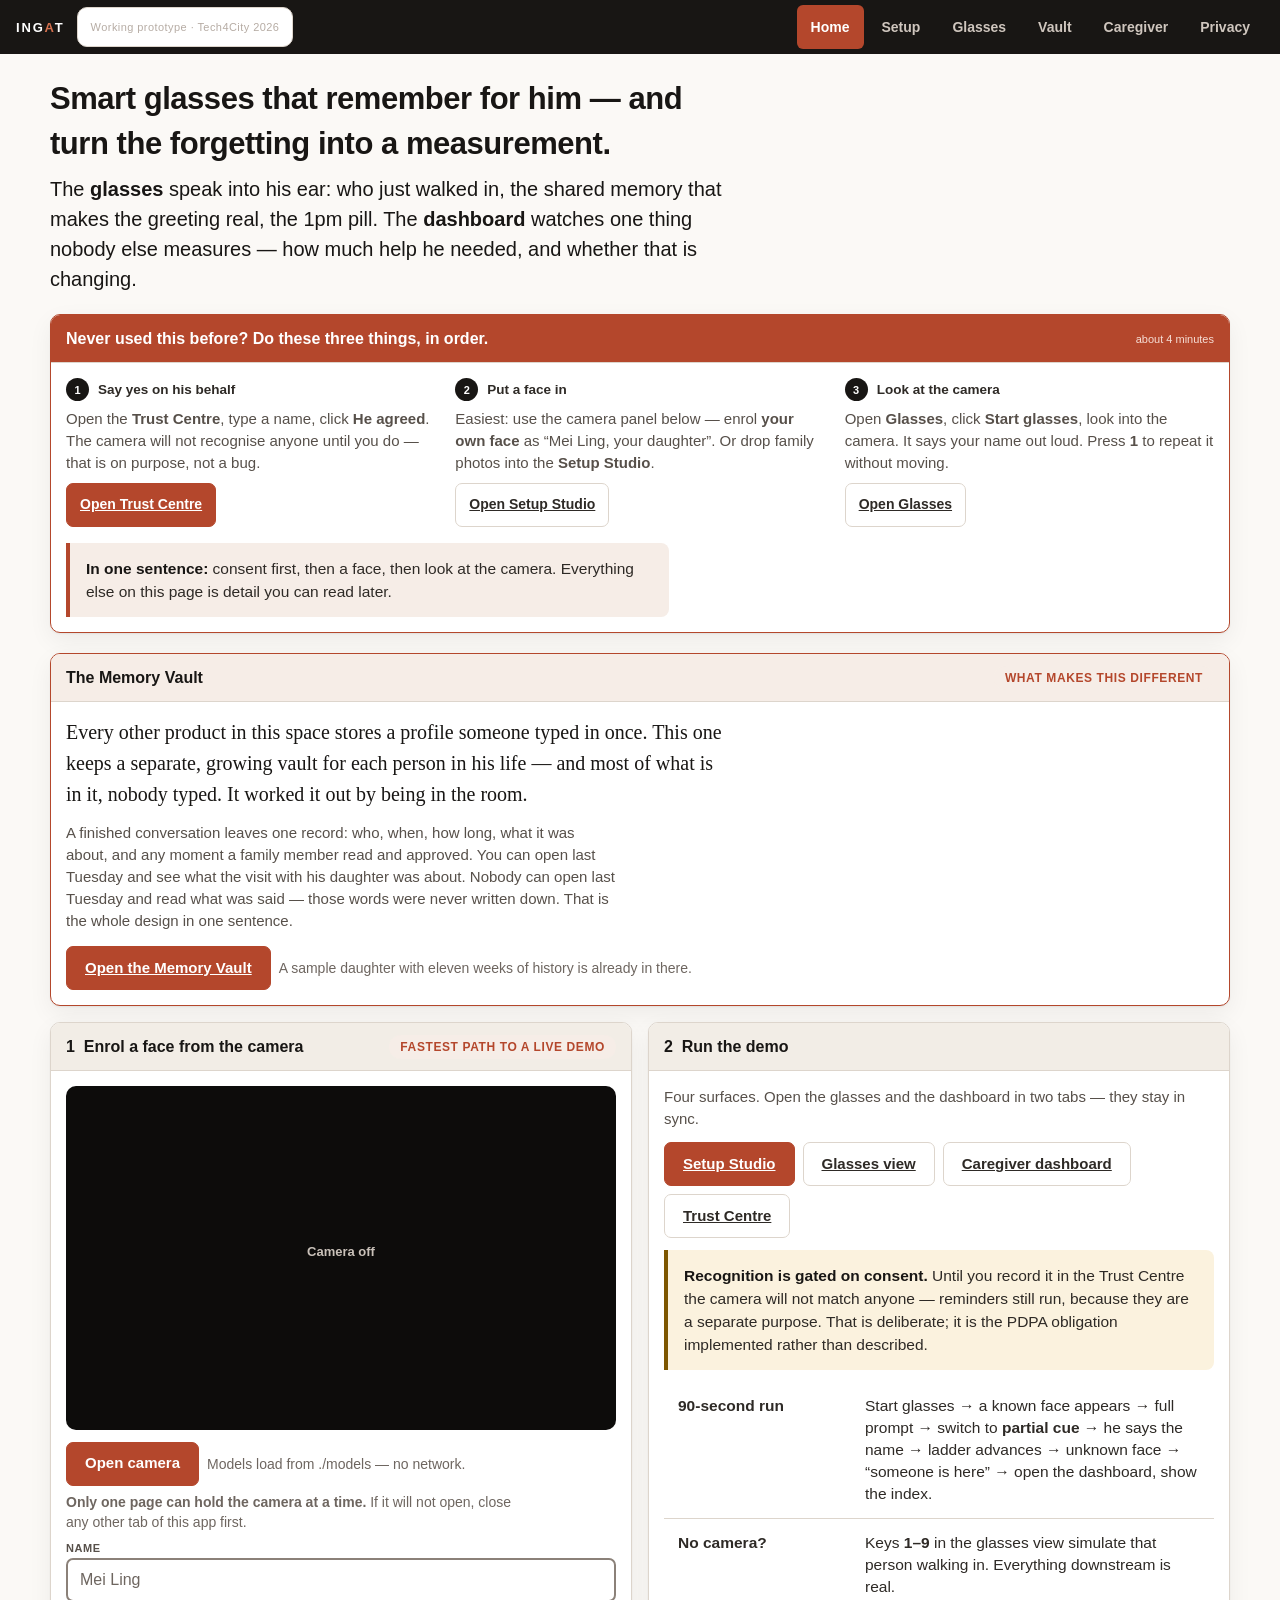
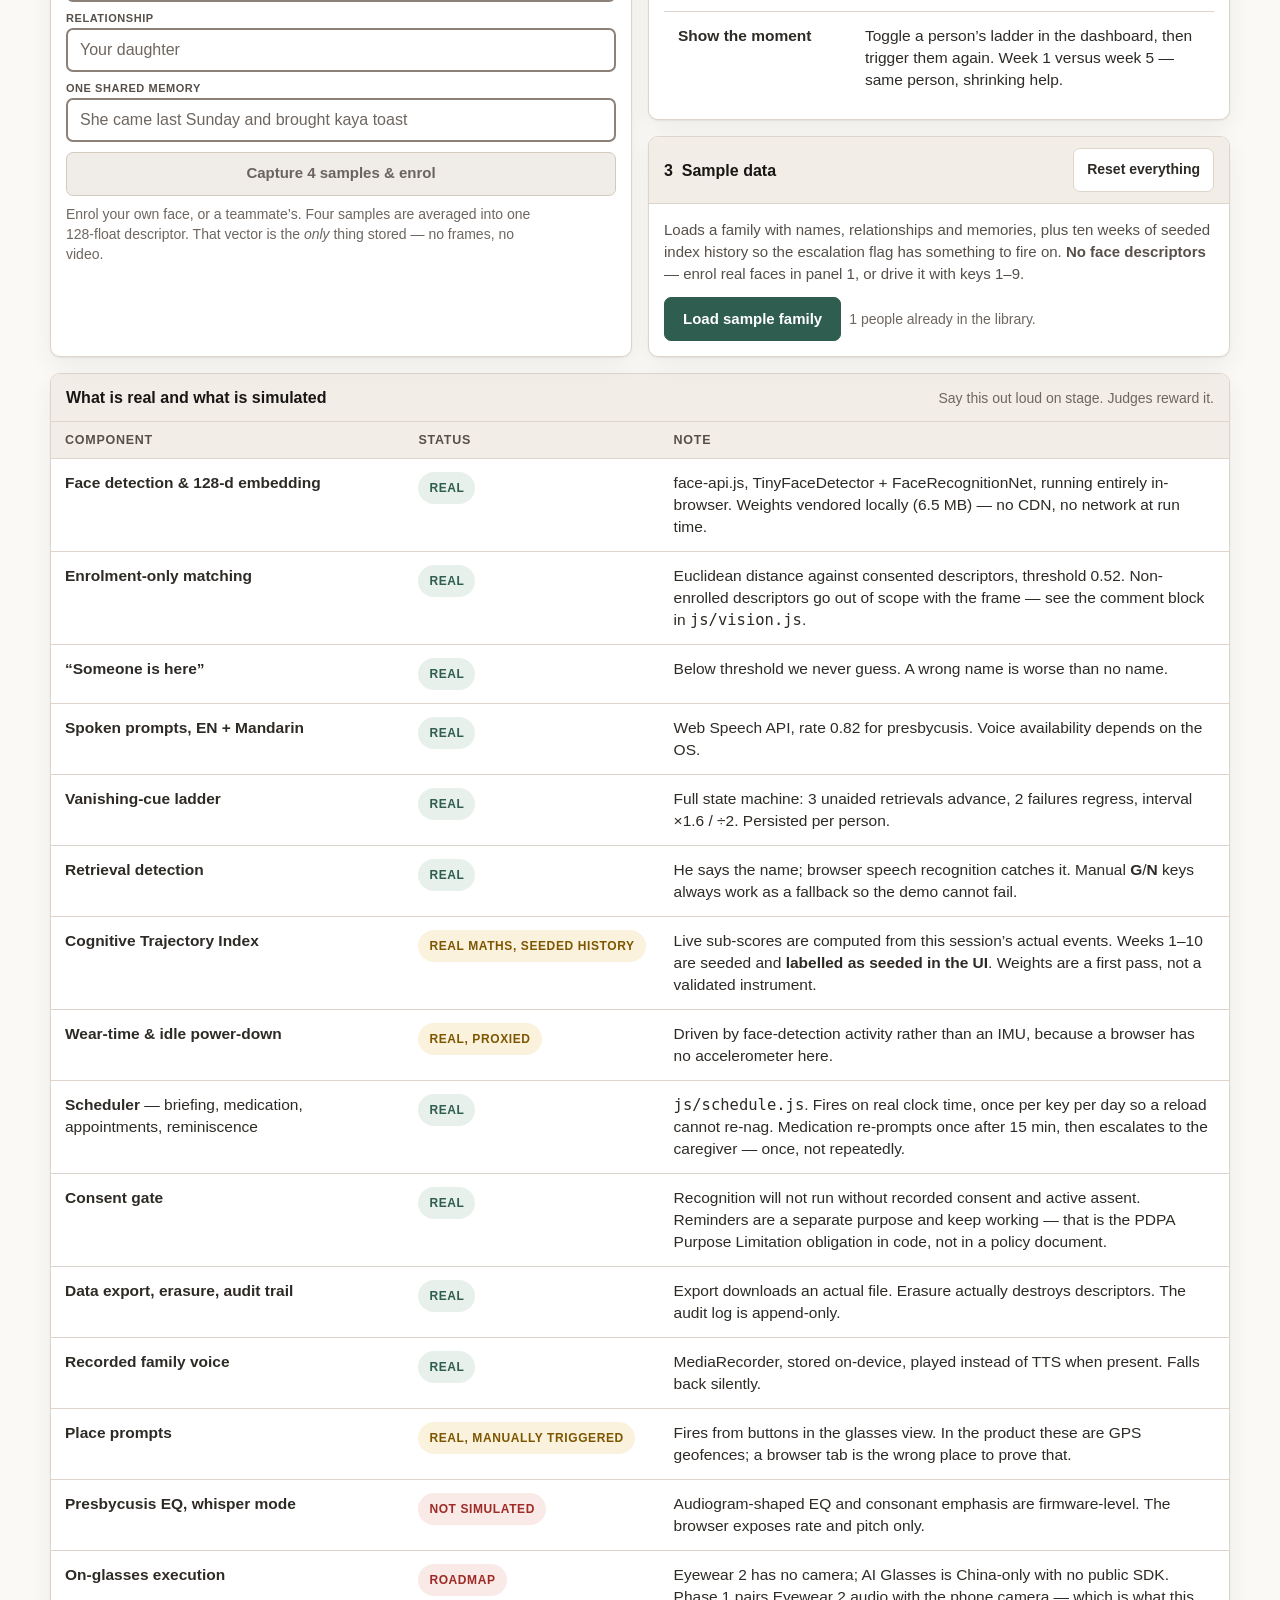
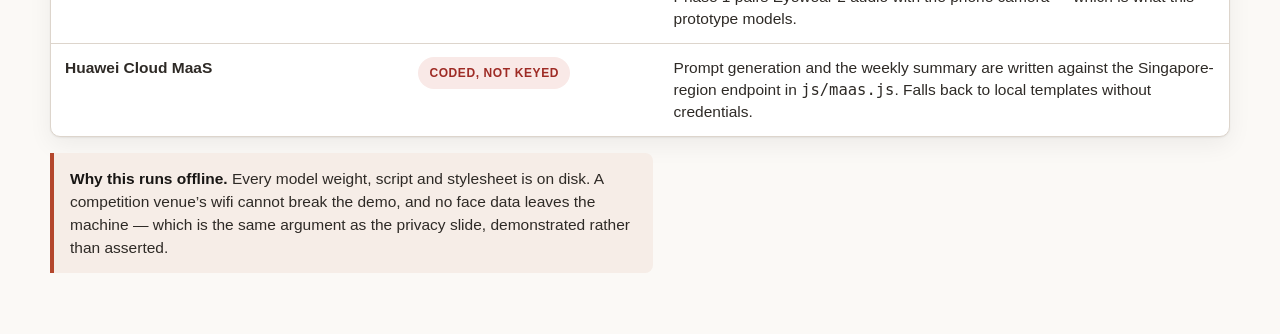
==== commit 88a35e36: "The Memory Vault: per-person conversation history, and an AI that writes it The vault already accumu" ====
--- a/index.html
+++ b/index.html
@@ -17,6 +17,7 @@
     <a href="index.html" class="on">Home</a>
     <a href="family.html">Setup</a>
     <a href="glasses.html">Glasses</a>
+    <a href="vault.html">Vault</a>
     <a href="care.html">Caregiver</a>
     <a href="privacy.html">Privacy</a>
   </nav>
@@ -85,6 +86,33 @@
       <div class="note" style="margin-top:16px">
         <b>In one sentence:</b> consent first, then a face, then look at the camera.
         Everything else on this page is detail you can read later.
+      </div>
+    </div>
+  </div>
+
+  <!-- ====================================================== memory vault -->
+  <div class="card" style="margin-bottom:16px;border-color:var(--accent)">
+    <div class="hd" style="background:var(--accent-lt)">
+      <h2>The Memory Vault</h2>
+      <span class="right pill a">what makes this different</span>
+    </div>
+    <div class="bd">
+      <p style="font-family:var(--serif);font-size:20px;line-height:31px;color:var(--ink);margin:0 0 12px;max-width:66ch">
+        Every other product in this space stores a profile someone typed in once.
+        This one keeps a separate, growing vault for each person in his life
+        &mdash; and most of what is in it, nobody typed. It worked it out by being
+        in the room.
+      </p>
+      <p class="sub" style="max-width:66ch">
+        A finished conversation leaves one record: who, when, how long, what it
+        was about, and any moment a family member read and approved. You can open
+        last Tuesday and see what the visit with his daughter was about. Nobody
+        can open last Tuesday and read what was said &mdash; those words were
+        never written down. That is the whole design in one sentence.
+      </p>
+      <div class="row" style="margin-top:14px">
+        <a class="btn p" href="vault.html">Open the Memory Vault</a>
+        <span class="tiny">A sample daughter with eleven weeks of history is already in there.</span>
       </div>
     </div>
   </div>
--- a/css/app.css
+++ b/css/app.css
@@ -159,16 +159,24 @@
 @media (max-width: 780px) {
   .topbar { padding: 8px 14px; }
   .topbar .tag { display: none; }      /* presenter copy, not navigation */
+  /* WRAP, do not scroll.
+     This was a horizontal scroller, which worked at five destinations and
+     broke at six: on a 375px phone the last link sat past the right edge with
+     nothing to suggest it was there, so the Privacy page — the one a family is
+     most likely to go looking for — became invisible. A hidden scroll
+     affordance is a link nobody clicks. Two visible rows beat one clever one. */
   .topbar nav {
     margin-left: 0;
     order: 3;
     width: 100%;
-    overflow-x: auto;
-    -webkit-overflow-scrolling: touch;
-    scrollbar-width: none;
+    flex-wrap: wrap;
+    gap: 2px;
+    row-gap: 0;
   }
-  .topbar nav::-webkit-scrollbar { display: none; }
-  .topbar nav a { flex: 0 0 auto; }
+  .topbar nav a { flex: 0 0 auto; padding: 12px; }   /* 44px minimum target */
+}
+@media (max-width: 420px) {
+  .topbar nav a { padding: 12px 9px; font-size: 13.5px; }
 }
 
 /* Skip link — five repeated nav links on every page is five tab stops before
@@ -205,6 +213,10 @@
   text-decoration: none;
   font-size: 14px;
   font-weight: 600;
+  /* 12 + 20 + 12 = 44 exactly. Left to the font's natural line box this came
+     out at 43px, which is a target that fails the guideline by one pixel on
+     every page — the kind of thing nobody notices and everybody inherits. */
+  line-height: 20px;
   padding: 12px 14px;
   border-radius: 6px;
   white-space: nowrap;
@@ -366,7 +378,24 @@
   color: var(--muted);
   margin-bottom: 4px;
 }
-input[type=text], input[type=time], input[type=date], select, textarea {
+/* A standalone label above a field, where .fld's wrapper is not wanted. */
+label.lbl, .lbl {
+  display: block;
+  font-size: 11px;
+  font-weight: 700;
+  letter-spacing: .05em;
+  text-transform: uppercase;
+  color: var(--muted);
+  margin-bottom: 4px;
+}
+
+/* `input[type=text]` does NOT match `<input id="x">`. An input with no type
+   attribute behaves as text but has no `type` attribute for the selector to
+   read, so it silently escaped every rule below — 21px tall, hairline border,
+   no 44px target, and on iOS the page zooms when you focus it. Matching by
+   exclusion catches those, and any future type nobody thought to list. */
+input:not([type=checkbox]):not([type=radio]):not([type=range]):not([type=file]):not([type=submit]):not([type=button]),
+select, textarea {
   font: inherit;
   font-size: 16px;          /* 16px also stops iOS zooming the page on focus */
   width: 100%;
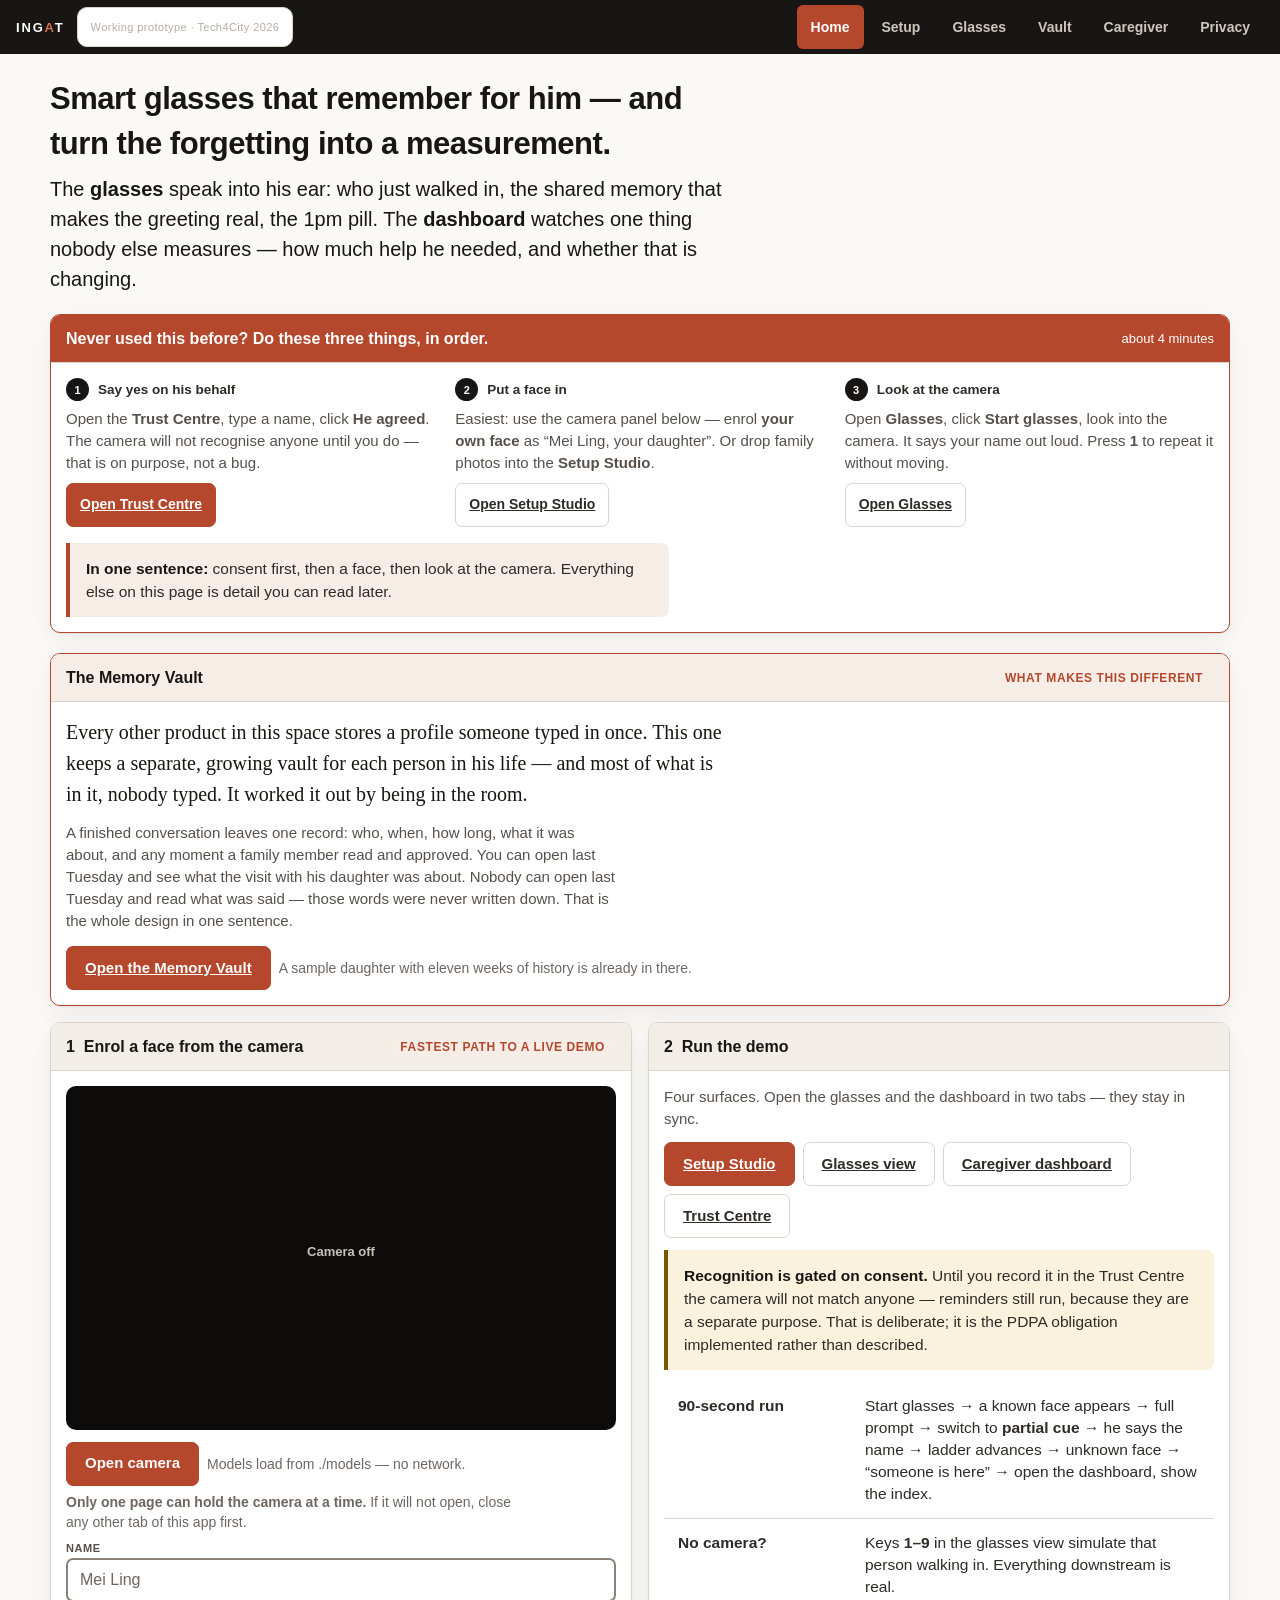
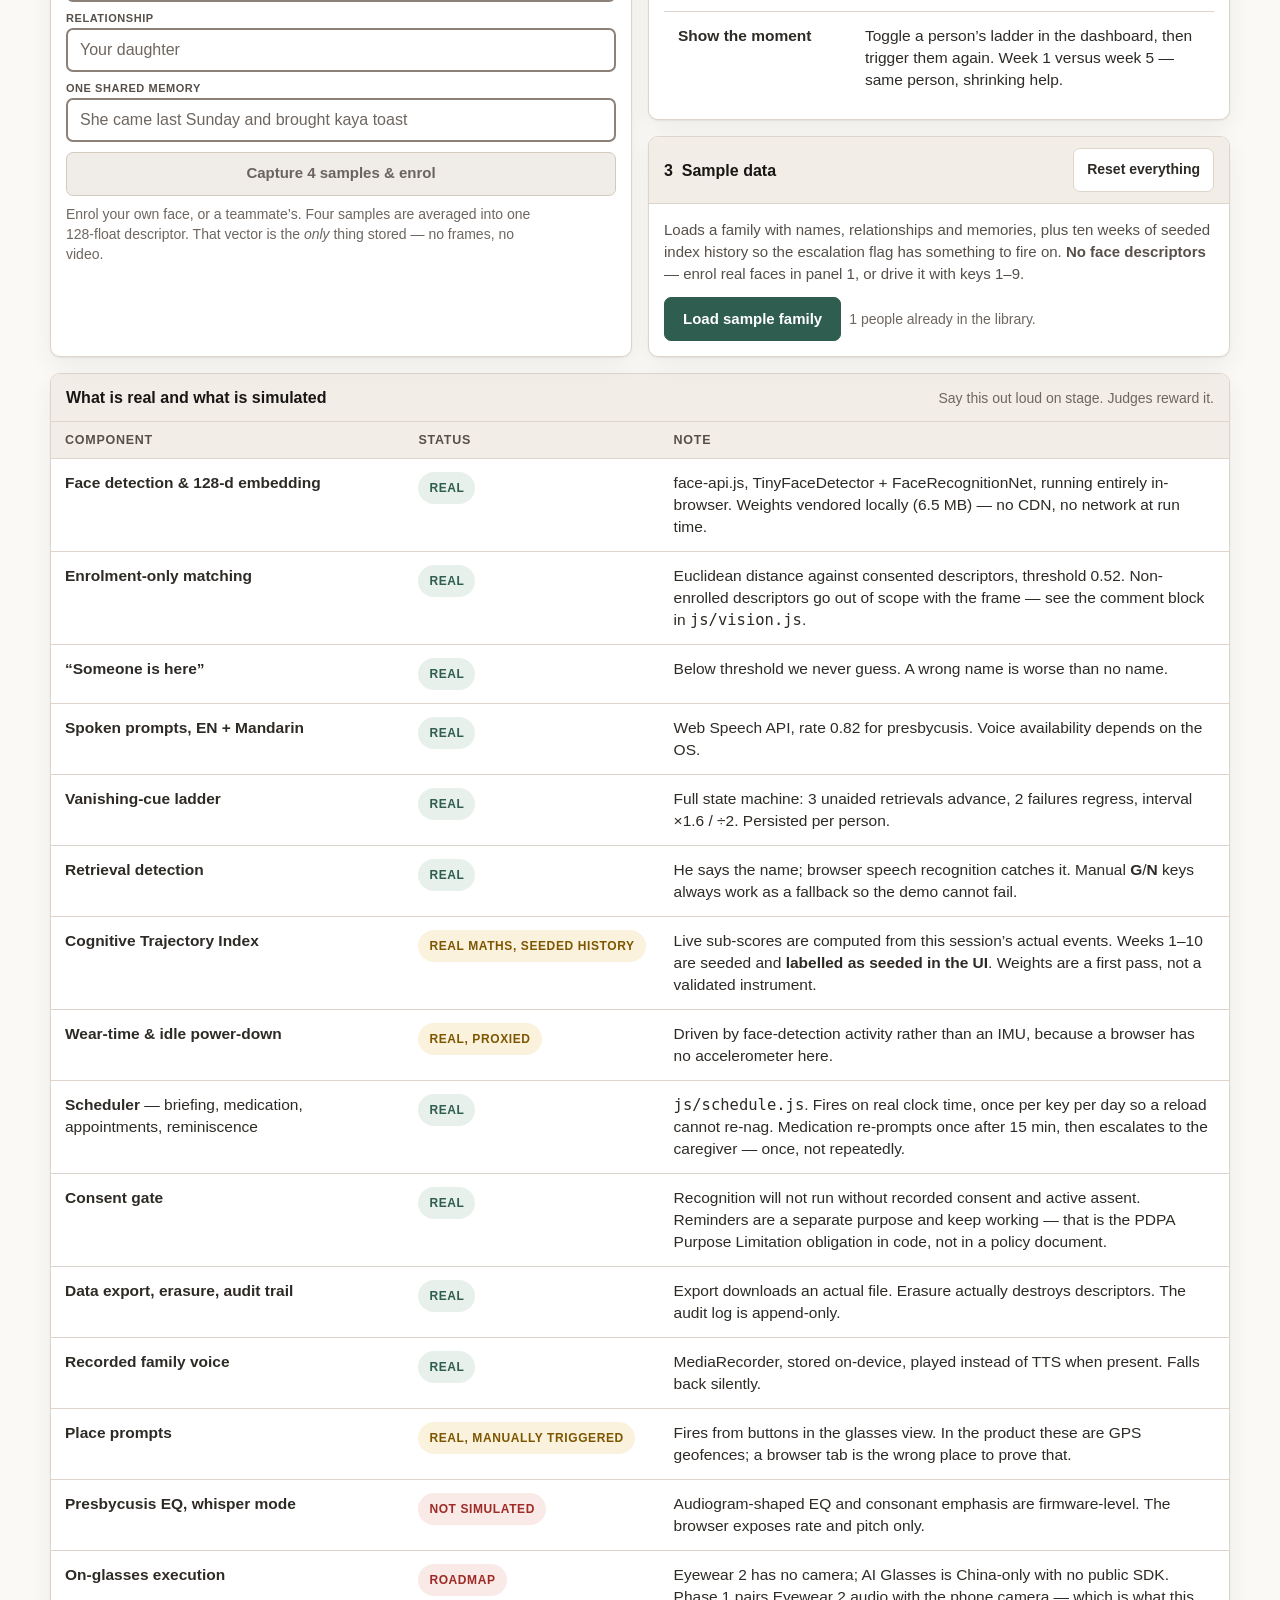
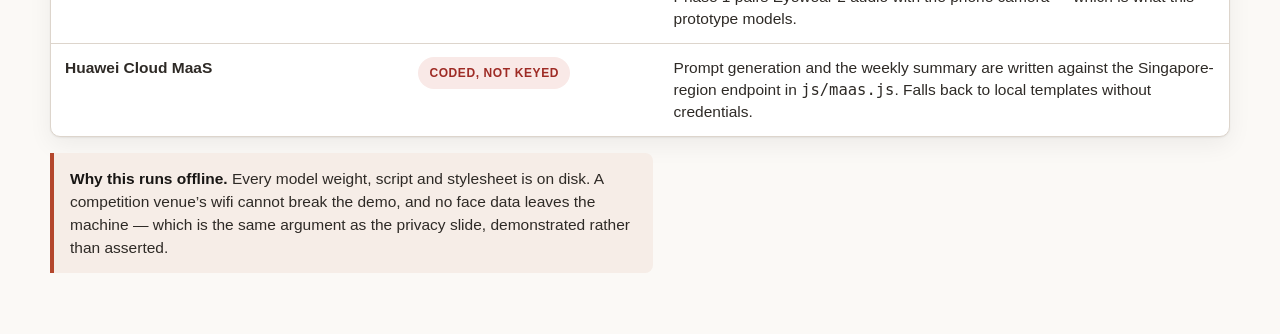
==== commit 18959f00: "Editing, and a measured pass over every input and every page Two questions drove this: does it still" ====
--- a/index.html
+++ b/index.html
@@ -39,7 +39,9 @@
   <div class="card" style="margin-bottom:20px;border-color:var(--accent)">
     <div class="hd" style="background:var(--accent)">
       <h2 style="color:#fff">Never used this before? Do these three things, in order.</h2>
-      <span class="right" style="color:#f6ded6;font-size:11px">about 4 minutes</span>
+      <!-- #f6ded6 on the terracotta is 4.21:1 — under AA for text this small.
+           #fff is 4.9:1, and 13px keeps it legible next to the heading. -->
+      <span class="right" style="color:#fff;font-size:13px">about 4 minutes</span>
     </div>
     <div class="bd">
       <div class="grid g-3" style="gap:20px">
@@ -128,7 +130,7 @@
           <video id="v" playsinline muted></video>
           <div class="placeholder" id="vph">
             <div style="color:#c9c1b9;font-size:13px;font-weight:600">Camera off</div>
-            <div class="mono" id="vprog" style="font-size:11px;color:#7d756e"></div>
+            <div class="mono" id="vprog" style="font-size:13px;color:#a49b93"></div>
           </div>
         </div>
         <div class="row" style="margin-bottom:10px">
--- a/css/app.css
+++ b/css/app.css
@@ -409,6 +409,41 @@
   color: var(--body);
 }
 textarea { resize: vertical; min-height: 54px; }
+
+/* File inputs were excluded from the rule above (their internals cannot be
+   styled) and so shipped as 20px-tall unstyled controls — a third of the
+   minimum touch target, on the one field a caregiver uses to add a face. The
+   control itself can still be given a box and a height. */
+input[type=file] {
+  font: inherit;
+  font-size: 15px;
+  width: 100%;
+  min-height: 44px;
+  padding: 9px 12px;
+  border: 2px dashed #8b8179;
+  border-radius: 7px;
+  background: var(--white);
+  color: var(--body);
+  cursor: pointer;
+}
+input[type=file]::file-selector-button {
+  font: inherit;
+  font-size: 14px;
+  font-weight: 600;
+  margin-right: 11px;
+  padding: 7px 13px;
+  min-height: 32px;
+  border: 1px solid var(--rule);
+  border-radius: 6px;
+  background: var(--band);
+  color: var(--ink);
+  cursor: pointer;
+}
+input[type=file]:hover { border-color: var(--accent); }
+
+/* The skip link is the first thing a keyboard user meets. It only appears on
+   focus, so it has to be a proper target the moment it does. */
+.skip:focus { min-height: 44px; display: inline-flex; align-items: center; }
 input:focus, select:focus, textarea:focus {
   outline: 2px solid var(--accent-lt);
   border-color: var(--accent);
@@ -722,13 +757,20 @@
 .cal .day { background: var(--white); min-height: 76px; padding: 5px 6px; position: relative; }
 .cal .day.out { background: var(--paper); }
 .cal .day.today { background: var(--accent-lt); }
-.cal .day .d { font-family: var(--mono); font-size: 10.5px; color: var(--faint); }
+.cal .day .d { font-family: var(--mono); font-size: 12px; color: var(--muted); }
 .cal .day.today .d { color: var(--accent); font-weight: 700; }
+/* Calendar chips were 10px text in a 19px box — under half the minimum touch
+   target, on a grid a 62-year-old taps on a phone. Full 44px is impossible in
+   a seven-column month view without the month becoming a scroll, so this takes
+   the largest size the grid allows and buys the rest back with generous
+   spacing between rows. It is a real trade-off, made deliberately, and the
+   list underneath the calendar carries full-size controls for the same items. */
 .cal .ev {
   display: block; width: 100%; text-align: left; border: 0; cursor: pointer;
-  font-size: 10px; line-height: 1.25; padding: 3px 5px; margin-top: 3px;
+  font-size: 12px; line-height: 1.3; padding: 7px 6px; margin-top: 4px;
+  min-height: 30px;
   border-radius: 4px; background: var(--green-lt); color: var(--green);
-  border-left: 2px solid var(--green);
+  border-left: 3px solid var(--green);
   white-space: nowrap; overflow: hidden; text-overflow: ellipsis;
 }
 .cal .ev.med { background: var(--amber-lt); color: var(--amber); border-left-color: var(--amber); }
